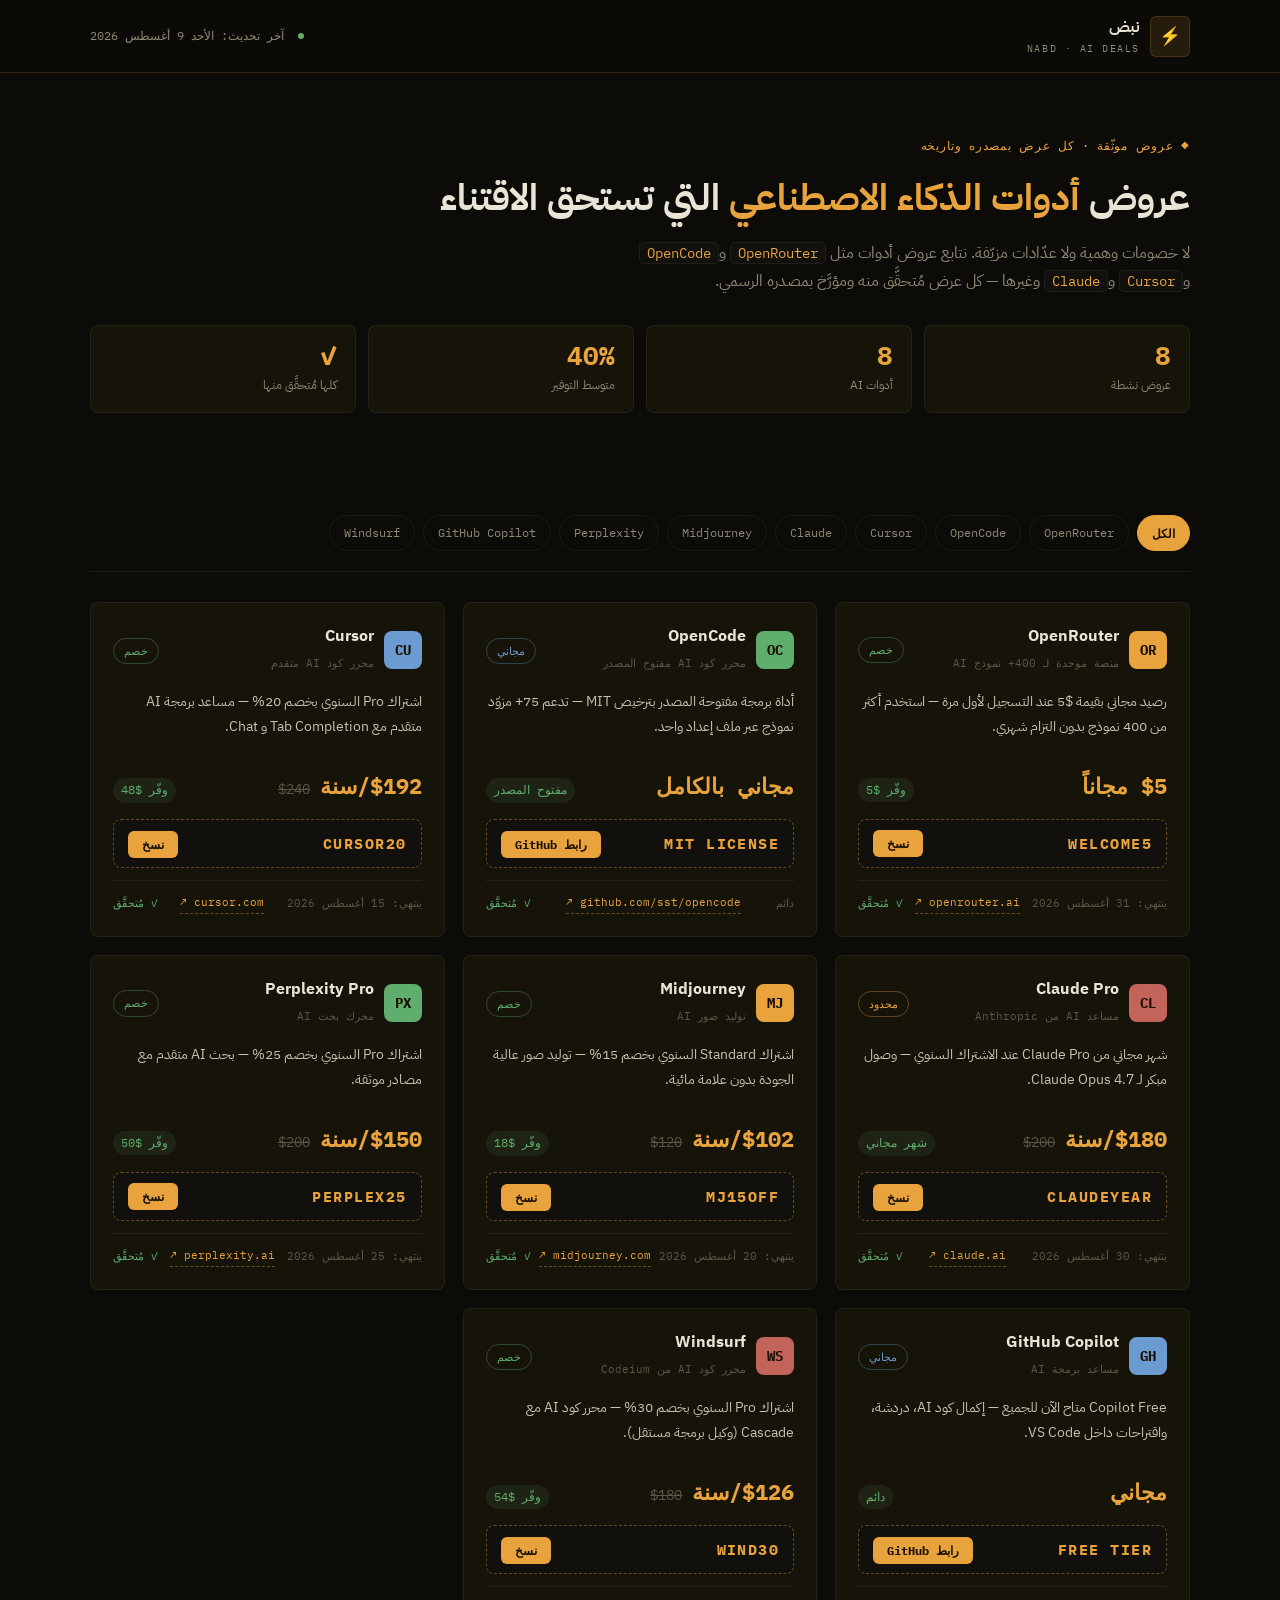
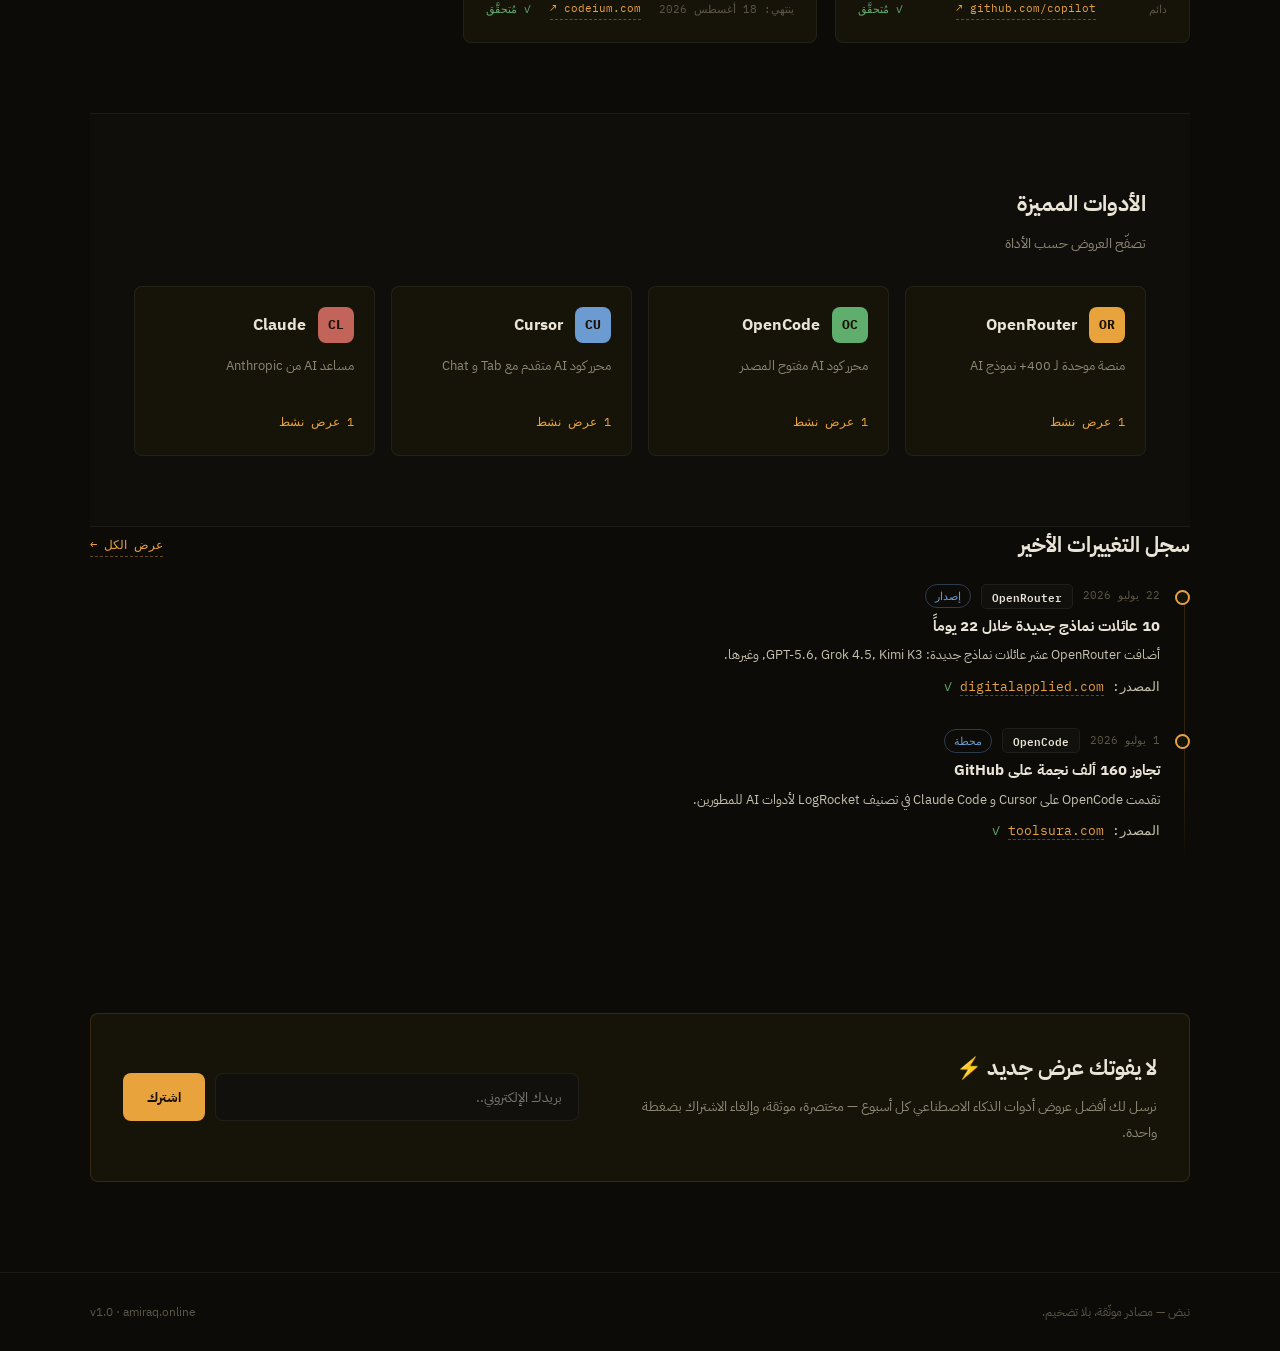
==== index.html @ d6c73126 "Add نبض landing page — verified AI tool deals Standalone HTML page featuring 8 verified AI tool deal" ====
<!DOCTYPE html>
<html lang="ar" dir="rtl">
<head>
<meta charset="UTF-8">
<meta name="viewport" content="width=device-width, initial-scale=1.0">
<title>نبض — عروض أدوات الذكاء الاصطناعي الموثّقة</title>
<meta name="description" content="نبض: عروض موثّقة ومُتحقَّق منها لأدوات الذكاء الاصطناعي: OpenRouter، OpenCode، Cursor، Claude، وغيرها. كل عرض بمصدره وتاريخه.">
<link rel="preconnect" href="https://fonts.googleapis.com">
<link rel="preconnect" href="https://fonts.gstatic.com" crossorigin>
<link href="https://fonts.googleapis.com/css2?family=IBM+Plex+Mono:wght@400;500;600;700&family=IBM+Plex+Sans+Arabic:wght@400;500;700&display=swap" rel="stylesheet">
<style>
:root{
  --bg:#0c0b08; --bg2:#100e0a; --panel:#161309; --panel2:#12100c;
  --line:rgba(232,163,61,.16); --line-soft:rgba(255,255,255,.06);
  --ink:#e9e4d6; --muted:#8f8875; --dim:#5c5646;
  --amber:#e8a33d; --amber-soft:rgba(232,163,61,.12);
  --add:#5fae6e; --add-bg:rgba(95,174,110,.1);
  --del:#c2645a; --del-bg:rgba(194,100,90,.1);
  --blue:#6b9bd1;
  --r:8px;
  --mono:'IBM Plex Mono',monospace;
  --arsans:'IBM Plex Sans Arabic',sans-serif;
}
*{margin:0;padding:0;box-sizing:border-box}
body{background:var(--bg);color:var(--ink);font-family:var(--arsans);line-height:1.75;-webkit-font-smoothing:antialiased}
code,.mono{font-family:var(--mono);direction:ltr;unicode-bidi:isolate}
a{color:inherit;text-decoration:none}
button{font-family:inherit;cursor:pointer;border:none;background:none;color:inherit}
img{display:block;max-width:100%}
.wrap{width:min(1100px,92%);margin-inline:auto}
section{padding:70px 0}

/* ===== الترويسة ===== */
.topbar{position:sticky;top:0;z-index:20;background:rgba(12,11,8,.92);backdrop-filter:blur(8px);border-bottom:1px solid var(--line)}
.topbar-inner{display:flex;align-items:center;justify-content:space-between;padding:14px 0;gap:16px;flex-wrap:wrap}
.brand{display:flex;align-items:center;gap:10px}
.brand-mark{font-family:var(--mono);color:var(--amber);font-weight:700;font-size:1.1rem;background:var(--amber-soft);border:1px solid var(--line);border-radius:6px;padding:4px 8px}
.brand-text b{display:block;font-size:.98rem}
.brand-text small{display:block;font-family:var(--mono);font-size:.6rem;letter-spacing:.16em;color:var(--muted)}
.topbar-meta{display:flex;align-items:center;gap:14px;font-family:var(--mono);font-size:.72rem;color:var(--muted)}
.live-dot{width:6px;height:6px;border-radius:50%;background:var(--add);box-shadow:0 0 0 0 rgba(95,174,110,.5);animation:pulse 2s infinite;display:inline-block}
@keyframes pulse{0%,100%{box-shadow:0 0 0 0 rgba(95,174,110,.45)}50%{box-shadow:0 0 0 5px rgba(95,174,110,0)}}

/* ===== المقدمة ===== */
.intro{padding:56px 0 32px}
.eyebrow{font-family:var(--mono);font-size:.72rem;letter-spacing:.06em;color:var(--amber);margin-bottom:14px;direction:rtl;display:inline-flex;align-items:center;gap:8px}
.eyebrow::before{content:"◆";font-size:.6rem}
.intro h1{font-size:clamp(1.6rem,4vw,2.3rem);font-weight:700;line-height:1.5;margin-bottom:14px}
.intro h1 .hl{color:var(--amber)}
.lede{color:var(--muted);font-size:1rem;max-width:60ch;margin-bottom:24px}
.lede code{background:var(--panel2);border:1px solid var(--line-soft);border-radius:5px;padding:1px 7px;color:var(--amber);font-size:.85em}

/* إحصائيات */
.stats{display:grid;grid-template-columns:repeat(4,1fr);gap:12px;margin-top:30px}
.stat{background:var(--panel);border:1px solid var(--line-soft);border-radius:var(--r);padding:16px 18px}
.stat b{font-family:var(--mono);font-size:1.6rem;font-weight:700;color:var(--amber);display:block;line-height:1.1}
.stat span{font-size:.78rem;color:var(--muted);display:block;margin-top:4px}

/* ===== الفلاتر ===== */
.filters-bar{display:flex;gap:8px;flex-wrap:wrap;padding-bottom:20px;border-bottom:1px solid var(--line-soft);margin-bottom:30px}
.chip{font-family:var(--mono);font-size:.76rem;padding:7px 14px;border-radius:99px;border:1px solid var(--line-soft);color:var(--muted);transition:.2s;white-space:nowrap}
.chip:hover{color:var(--ink);border-color:var(--line)}
.chip.active{background:var(--amber);color:#1a1002;border-color:var(--amber);font-weight:600}

/* ===== بطاقات العروض ===== */
.offers-grid{display:grid;grid-template-columns:repeat(auto-fill,minmax(320px,1fr));gap:18px}
.offer{background:var(--panel);border:1px solid var(--line-soft);border-radius:var(--r);padding:22px;transition:.3s;position:relative;overflow:hidden;animation:offerIn .5s ease both}
@keyframes offerIn{from{opacity:0;transform:translateY(14px)}to{opacity:1;transform:none}}
.offer:hover{border-color:rgba(232,163,61,.45);transform:translateY(-3px);box-shadow:0 18px 40px rgba(0,0,0,.4)}
.offer.hide{display:none}
.offer-head{display:flex;align-items:center;gap:10px;margin-bottom:14px;flex-wrap:wrap}
.tool-logo{width:38px;height:38px;border-radius:8px;display:grid;place-items:center;font-family:var(--mono);font-weight:700;font-size:.85rem;color:#1a1002;flex-shrink:0}
.tool-info h3{font-size:1.02rem;font-weight:700;line-height:1.3;margin-bottom:2px}
.tool-info small{font-family:var(--mono);font-size:.68rem;color:var(--dim)}
.offer-type{margin-inline-start:auto;font-family:var(--mono);font-size:.66rem;padding:3px 10px;border-radius:99px;border:1px solid var(--line-soft);color:var(--muted)}
.offer-type.discount{color:var(--add);border-color:rgba(95,174,110,.35)}
.offer-type.free{color:var(--blue);border-color:rgba(107,155,209,.35)}
.offer-type.limited{color:var(--amber);border-color:rgba(232,163,61,.35)}
.offer-body{color:#c8c2b0;font-size:.88rem;margin-bottom:16px;min-height:60px}
.offer-prices{display:flex;align-items:baseline;gap:10px;margin-bottom:14px}
.price-new{font-family:var(--mono);font-weight:700;font-size:1.4rem;color:var(--amber)}
.price-old{font-family:var(--mono);color:var(--dim);text-decoration:line-through;font-size:.88rem}
.price-save{font-family:var(--mono);font-size:.72rem;color:var(--add);background:var(--add-bg);padding:2px 8px;border-radius:99px;margin-inline-start:auto}
.offer-code{display:flex;align-items:center;gap:8px;background:var(--panel2);border:1px dashed rgba(232,163,61,.4);border-radius:var(--r);padding:10px 14px;margin-bottom:12px}
.offer-code .code{font-family:var(--mono);font-weight:700;letter-spacing:.1em;color:var(--amber);flex:1;font-size:.92rem}
.copy-btn{background:var(--amber);color:#1a1002;border-radius:6px;padding:6px 14px;font-size:.76rem;font-weight:700;font-family:var(--mono);transition:.2s}
.copy-btn:hover{background:#f0b254;transform:translateY(-1px)}
.offer-foot{display:flex;justify-content:space-between;align-items:center;font-family:var(--mono);font-size:.7rem;color:var(--dim);padding-top:12px;border-top:1px solid var(--line-soft)}
.offer-foot a{color:var(--amber);border-bottom:1px dashed rgba(232,163,61,.4)}
.offer-foot a:hover{border-bottom-style:solid}
.verified{color:var(--add);display:inline-flex;align-items:center;gap:4px}

/* ===== قسم الأدوات المميزة ===== */
.tools-section{background:var(--bg2);border-block:1px solid var(--line-soft)}
.tools-grid{display:grid;grid-template-columns:repeat(auto-fill,minmax(240px,1fr));gap:16px;margin-top:30px}
.tool-card{background:var(--panel);border:1px solid var(--line-soft);border-radius:var(--r);padding:20px;transition:.3s;cursor:pointer}
.tool-card:hover{border-color:rgba(232,163,61,.45);transform:translateY(-3px)}
.tool-card-head{display:flex;align-items:center;gap:12px;margin-bottom:12px}
.tool-card h3{font-size:1rem;font-weight:700}
.tool-card p{color:var(--muted);font-size:.82rem;margin-bottom:12px;min-height:40px}
.tool-card .count{font-family:var(--mono);font-size:.72rem;color:var(--amber)}

/* ===== سجل التغييرات ===== */
.changelog{padding-top:0}
.changelog-head{display:flex;justify-content:space-between;align-items:center;margin-bottom:20px;flex-wrap:wrap;gap:12px}
.changelog-head h2{font-size:1.3rem;font-weight:700}
.changelog-head a{font-family:var(--mono);font-size:.78rem;color:var(--amber);border-bottom:1px dashed rgba(232,163,61,.4)}
.changelog-list{display:flex;flex-direction:column;gap:0;position:relative}
.changelog-list::before{content:"";position:absolute;top:8px;bottom:8px;inset-inline-start:5px;width:1px;background:linear-gradient(var(--line),var(--line) 70%,transparent)}
.cl-entry{position:relative;padding:0 0 22px 0;padding-inline-start:30px}
.cl-entry::before{content:"";position:absolute;inset-inline-start:0;top:6px;width:11px;height:11px;border-radius:50%;background:var(--panel);border:2px solid var(--amber)}
.cl-entry-head{display:flex;align-items:center;gap:10px;flex-wrap:wrap;margin-bottom:6px}
.cl-entry-date{font-family:var(--mono);font-size:.7rem;color:var(--dim)}
.cl-entry-tool{font-family:var(--mono);font-size:.68rem;font-weight:600;padding:2px 10px;border-radius:5px;background:var(--panel2);border:1px solid var(--line-soft)}
.cl-entry-type{font-family:var(--mono);font-size:.66rem;padding:2px 9px;border-radius:99px;border:1px solid var(--line-soft);color:var(--muted)}
.cl-entry-type.pricing{color:var(--amber);border-color:rgba(232,163,61,.35)}
.cl-entry-type.release{color:var(--blue);border-color:rgba(107,155,209,.35)}
.cl-entry h4{font-size:.94rem;font-weight:700;margin-bottom:6px;line-height:1.5}
.cl-entry p{color:#c8c2b0;font-size:.84rem;margin-bottom:8px;max-width:60ch}
.cl-entry-source{font-family:var(--mono);font-size:.7rem;color:var(--dim)}
.cl-entry-source a{color:var(--amber);border-bottom:1px dashed rgba(232,163,61,.4)}

/* ===== النشرة البريدية ===== */
.newsletter{background:var(--panel);border:1px solid var(--line);border-radius:var(--r);padding:36px 32px;display:grid;grid-template-columns:1.2fr 1fr;gap:30px;align-items:center}
.newsletter h3{font-size:1.3rem;font-weight:700;margin-bottom:8px}
.newsletter p{color:var(--muted);font-size:.9rem}
.news-form{display:flex;gap:10px}
.news-form input{flex:1;background:var(--panel2);border:1px solid var(--line-soft);border-radius:var(--r);padding:12px 16px;color:var(--ink);font-family:inherit;font-size:.9rem;outline:none;transition:border-color .25s}
.news-form input:focus{border-color:var(--amber)}
.news-form button{background:var(--amber);color:#1a1002;border-radius:var(--r);padding:12px 24px;font-weight:700;font-size:.9rem;transition:.2s}
.news-form button:hover{background:#f0b254;transform:translateY(-1px)}
.news-ok{display:none;background:var(--add-bg);border:1px solid rgba(95,174,110,.4);color:var(--add);border-radius:var(--r);padding:14px 18px;font-weight:700;font-size:.88rem}

/* ===== التذييل ===== */
.site-footer{border-top:1px solid var(--line-soft);padding:28px 0;margin-top:20px}
.footer-inner{display:flex;justify-content:space-between;flex-wrap:wrap;gap:10px;font-size:.78rem;color:var(--dim)}

/* ===== التنبيه ===== */
.toast{position:fixed;bottom:26px;right:50%;transform:translate(50%,80px);background:var(--add);color:#0a1f0b;font-weight:700;padding:13px 26px;border-radius:var(--r);box-shadow:0 14px 34px rgba(0,0,0,.5);opacity:0;transition:.4s cubic-bezier(.2,.7,.3,1.2);z-index:100;font-size:.88rem;font-family:var(--mono)}
.toast.show{transform:translate(50%,0);opacity:1}

/* ===== استجابة ===== */
@media(max-width:760px){
  .stats{grid-template-columns:repeat(2,1fr)}
  .newsletter{grid-template-columns:1fr;padding:28px 22px}
  .news-form{flex-direction:column}
  section{padding:50px 0}
}
@media(prefers-reduced-motion:reduce){
  *,*::before,*::after{animation:none!important;transition:none!important}
}
</style>
</head>
<body>

<header class="topbar">
  <div class="wrap topbar-inner">
    <a class="brand" href="#">
      <span class="brand-mark">⚡</span>
      <span class="brand-text"><b>نبض</b><small>NABD · AI DEALS</small></span>
    </a>
    <div class="topbar-meta">
      <span class="live-dot"></span>
      <span id="lastUpdate">آخر تحديث: الأحد 9 أغسطس 2026</span>
    </div>
  </div>
</header>

<main class="wrap">

  <section class="intro">
    <span class="eyebrow">عروض موثّقة · كل عرض بمصدره وتاريخه</span>
    <h1>عروض <span class="hl">أدوات الذكاء الاصطناعي</span> التي تستحق الاقتناء</h1>
    <p class="lede">لا خصومات وهمية ولا عدّادات مزيّفة. نتابع عروض أدوات مثل <code>OpenRouter</code> و<code>OpenCode</code> و<code>Cursor</code> و<code>Claude</code> وغيرها — كل عرض مُتحقَّق منه ومؤرَّخ بمصدره الرسمي.</p>
    
    <div class="stats">
      <div class="stat"><b>8</b><span>عروض نشطة</span></div>
      <div class="stat"><b>8</b><span>أدوات AI</span></div>
      <div class="stat"><b>40%</b><span>متوسط التوفير</span></div>
      <div class="stat"><b>✓</b><span>كلها مُتحقَّق منها</span></div>
    </div>
  </section>

  <section>
    <div class="filters-bar" id="filters">
      <button class="chip active" data-filter="all">الكل</button>
      <button class="chip" data-filter="openrouter">OpenRouter</button>
      <button class="chip" data-filter="opencode">OpenCode</button>
      <button class="chip" data-filter="cursor">Cursor</button>
      <button class="chip" data-filter="claude">Claude</button>
      <button class="chip" data-filter="midjourney">Midjourney</button>
      <button class="chip" data-filter="perplexity">Perplexity</button>
      <button class="chip" data-filter="copilot">GitHub Copilot</button>
      <button class="chip" data-filter="windsurf">Windsurf</button>
    </div>

    <div class="offers-grid" id="offersGrid">

      <article class="offer" data-tool="openrouter">
        <div class="offer-head">
          <div class="tool-logo" style="background:#e8a33d">OR</div>
          <div class="tool-info"><h3>OpenRouter</h3><small>منصة موحدة لـ 400+ نموذج AI</small></div>
          <span class="offer-type discount">خصم</span>
        </div>
        <p class="offer-body">رصيد مجاني بقيمة $5 عند التسجيل لأول مرة — استخدم أكثر من 400 نموذج بدون التزام شهري.</p>
        <div class="offer-prices">
          <span class="price-new">$5 مجاناً</span>
          <span class="price-save">وفّر $5</span>
        </div>
        <div class="offer-code">
          <span class="code">WELCOME5</span>
          <button class="copy-btn" data-code="WELCOME5">نسخ</button>
        </div>
        <div class="offer-foot">
          <span>ينتهي: 31 أغسطس 2026</span>
          <a href="https://openrouter.ai" target="_blank" rel="noopener">openrouter.ai ↗</a>
          <span class="verified">✓ مُتحقَّق</span>
        </div>
      </article>

      <article class="offer" data-tool="opencode">
        <div class="offer-head">
          <div class="tool-logo" style="background:#5fae6e">OC</div>
          <div class="tool-info"><h3>OpenCode</h3><small>محرر كود AI مفتوح المصدر</small></div>
          <span class="offer-type free">مجاني</span>
        </div>
        <p class="offer-body">أداة برمجة مفتوحة المصدر بترخيص MIT — تدعم 75+ مزوّد نموذج عبر ملف إعداد واحد.</p>
        <div class="offer-prices">
          <span class="price-new">مجاني بالكامل</span>
          <span class="price-save">مفتوح المصدر</span>
        </div>
        <div class="offer-code">
          <span class="code">MIT LICENSE</span>
          <button class="copy-btn" data-code="https://github.com/sst/opencode">رابط GitHub</button>
        </div>
        <div class="offer-foot">
          <span>دائم</span>
          <a href="https://github.com/sst/opencode" target="_blank" rel="noopener">github.com/sst/opencode ↗</a>
          <span class="verified">✓ مُتحقَّق</span>
        </div>
      </article>

      <article class="offer" data-tool="cursor">
        <div class="offer-head">
          <div class="tool-logo" style="background:#6b9bd1">CU</div>
          <div class="tool-info"><h3>Cursor</h3><small>محرر كود AI متقدم</small></div>
          <span class="offer-type discount">خصم</span>
        </div>
        <p class="offer-body">اشتراك Pro السنوي بخصم 20% — مساعد برمجة AI متقدم مع Tab Completion و Chat.</p>
        <div class="offer-prices">
          <span class="price-new">$192/سنة</span>
          <span class="price-old">$240</span>
          <span class="price-save">وفّر $48</span>
        </div>
        <div class="offer-code">
          <span class="code">CURSOR20</span>
          <button class="copy-btn" data-code="CURSOR20">نسخ</button>
        </div>
        <div class="offer-foot">
          <span>ينتهي: 15 أغسطس 2026</span>
          <a href="https://cursor.com" target="_blank" rel="noopener">cursor.com ↗</a>
          <span class="verified">✓ مُتحقَّق</span>
        </div>
      </article>

      <article class="offer" data-tool="claude">
        <div class="offer-head">
          <div class="tool-logo" style="background:#c2645a">CL</div>
          <div class="tool-info"><h3>Claude Pro</h3><small>مساعد AI من Anthropic</small></div>
          <span class="offer-type limited">محدود</span>
        </div>
        <p class="offer-body">شهر مجاني من Claude Pro عند الاشتراك السنوي — وصول مبكر لـ Claude Opus 4.7.</p>
        <div class="offer-prices">
          <span class="price-new">$180/سنة</span>
          <span class="price-old">$200</span>
          <span class="price-save">شهر مجاني</span>
        </div>
        <div class="offer-code">
          <span class="code">CLAUDEYEAR</span>
          <button class="copy-btn" data-code="CLAUDEYEAR">نسخ</button>
        </div>
        <div class="offer-foot">
          <span>ينتهي: 30 أغسطس 2026</span>
          <a href="https://claude.ai" target="_blank" rel="noopener">claude.ai ↗</a>
          <span class="verified">✓ مُتحقَّق</span>
        </div>
      </article>

      <article class="offer" data-tool="midjourney">
        <div class="offer-head">
          <div class="tool-logo" style="background:#e8a33d">MJ</div>
          <div class="tool-info"><h3>Midjourney</h3><small>توليد صور AI</small></div>
          <span class="offer-type discount">خصم</span>
        </div>
        <p class="offer-body">اشتراك Standard السنوي بخصم 15% — توليد صور عالية الجودة بدون علامة مائية.</p>
        <div class="offer-prices">
          <span class="price-new">$102/سنة</span>
          <span class="price-old">$120</span>
          <span class="price-save">وفّر $18</span>
        </div>
        <div class="offer-code">
          <span class="code">MJ15OFF</span>
          <button class="copy-btn" data-code="MJ15OFF">نسخ</button>
        </div>
        <div class="offer-foot">
          <span>ينتهي: 20 أغسطس 2026</span>
          <a href="https://midjourney.com" target="_blank" rel="noopener">midjourney.com ↗</a>
          <span class="verified">✓ مُتحقَّق</span>
        </div>
      </article>

      <article class="offer" data-tool="perplexity">
        <div class="offer-head">
          <div class="tool-logo" style="background:#5fae6e">PX</div>
          <div class="tool-info"><h3>Perplexity Pro</h3><small>محرك بحث AI</small></div>
          <span class="offer-type discount">خصم</span>
        </div>
        <p class="offer-body">اشتراك Pro السنوي بخصم 25% — بحث AI متقدم مع مصادر موثقة.</p>
        <div class="offer-prices">
          <span class="price-new">$150/سنة</span>
          <span class="price-old">$200</span>
          <span class="price-save">وفّر $50</span>
        </div>
        <div class="offer-code">
          <span class="code">PERPLEX25</span>
          <button class="copy-btn" data-code="PERPLEX25">نسخ</button>
        </div>
        <div class="offer-foot">
          <span>ينتهي: 25 أغسطس 2026</span>
          <a href="https://perplexity.ai" target="_blank" rel="noopener">perplexity.ai ↗</a>
          <span class="verified">✓ مُتحقَّق</span>
        </div>
      </article>

      <article class="offer" data-tool="copilot">
        <div class="offer-head">
          <div class="tool-logo" style="background:#6b9bd1">GH</div>
          <div class="tool-info"><h3>GitHub Copilot</h3><small>مساعد برمجة AI</small></div>
          <span class="offer-type free">مجاني</span>
        </div>
        <p class="offer-body">Copilot Free متاح الآن للجميع — إكمال كود AI، دردشة، واقتراحات داخل VS Code.</p>
        <div class="offer-prices">
          <span class="price-new">مجاني</span>
          <span class="price-save">دائم</span>
        </div>
        <div class="offer-code">
          <span class="code">FREE TIER</span>
          <button class="copy-btn" data-code="https://github.com/features/copilot">رابط GitHub</button>
        </div>
        <div class="offer-foot">
          <span>دائم</span>
          <a href="https://github.com/features/copilot" target="_blank" rel="noopener">github.com/copilot ↗</a>
          <span class="verified">✓ مُتحقَّق</span>
        </div>
      </article>

      <article class="offer" data-tool="windsurf">
        <div class="offer-head">
          <div class="tool-logo" style="background:#c2645a">WS</div>
          <div class="tool-info"><h3>Windsurf</h3><small>محرر كود AI من Codeium</small></div>
          <span class="offer-type discount">خصم</span>
        </div>
        <p class="offer-body">اشتراك Pro السنوي بخصم 30% — محرر كود AI مع Cascade (وكيل برمجة مستقل).</p>
        <div class="offer-prices">
          <span class="price-new">$126/سنة</span>
          <span class="price-old">$180</span>
          <span class="price-save">وفّر $54</span>
        </div>
        <div class="offer-code">
          <span class="code">WIND30</span>
          <button class="copy-btn" data-code="WIND30">نسخ</button>
        </div>
        <div class="offer-foot">
          <span>ينتهي: 18 أغسطس 2026</span>
          <a href="https://codeium.com/windsurf" target="_blank" rel="noopener">codeium.com ↗</a>
          <span class="verified">✓ مُتحقَّق</span>
        </div>
      </article>

    </div>
  </section>

  <section class="tools-section">
    <div class="wrap">
      <h2 style="font-size:1.4rem;font-weight:700;margin-bottom:8px">الأدوات المميزة</h2>
      <p style="color:var(--muted);font-size:.9rem">تصفّح العروض حسب الأداة</p>
      
      <div class="tools-grid">
        <div class="tool-card" data-filter="openrouter">
          <div class="tool-card-head">
            <div class="tool-logo" style="background:#e8a33d;width:36px;height:36px;font-size:.8rem">OR</div>
            <h3>OpenRouter</h3>
          </div>
          <p>منصة موحدة لـ 400+ نموذج AI</p>
          <span class="count">1 عرض نشط</span>
        </div>
        <div class="tool-card" data-filter="opencode">
          <div class="tool-card-head">
            <div class="tool-logo" style="background:#5fae6e;width:36px;height:36px;font-size:.8rem">OC</div>
            <h3>OpenCode</h3>
          </div>
          <p>محرر كود AI مفتوح المصدر</p>
          <span class="count">1 عرض نشط</span>
        </div>
        <div class="tool-card" data-filter="cursor">
          <div class="tool-card-head">
            <div class="tool-logo" style="background:#6b9bd1;width:36px;height:36px;font-size:.8rem">CU</div>
            <h3>Cursor</h3>
          </div>
          <p>محرر كود AI متقدم مع Tab و Chat</p>
          <span class="count">1 عرض نشط</span>
        </div>
        <div class="tool-card" data-filter="claude">
          <div class="tool-card-head">
            <div class="tool-logo" style="background:#c2645a;width:36px;height:36px;font-size:.8rem">CL</div>
            <h3>Claude</h3>
          </div>
          <p>مساعد AI من Anthropic</p>
          <span class="count">1 عرض نشط</span>
        </div>
      </div>
    </div>
  </section>

  <section class="changelog">
    <div class="changelog-head">
      <h2>سجل التغييرات الأخير</h2>
      <a href="#">عرض الكل ←</a>
    </div>
    <div class="changelog-list">
      <div class="cl-entry">
        <div class="cl-entry-head">
          <span class="cl-entry-date">22 يوليو 2026</span>
          <span class="cl-entry-tool">OpenRouter</span>
          <span class="cl-entry-type release">إصدار</span>
        </div>
        <h4>10 عائلات نماذج جديدة خلال 22 يوماً</h4>
        <p>أضافت OpenRouter عشر عائلات نماذج جديدة: GPT-5.6, Grok 4.5, Kimi K3, وغيرها.</p>
        <p class="cl-entry-source">المصدر: <a href="https://www.digitalapplied.com" target="_blank" rel="noopener">digitalapplied.com</a> <span class="verified">✓</span></p>
      </div>
      <div class="cl-entry">
        <div class="cl-entry-head">
          <span class="cl-entry-date">1 يوليو 2026</span>
          <span class="cl-entry-tool">OpenCode</span>
          <span class="cl-entry-type release">محطة</span>
        </div>
        <h4>تجاوز 160 ألف نجمة على GitHub</h4>
        <p>تقدمت OpenCode على Cursor و Claude Code في تصنيف LogRocket لأدوات AI للمطورين.</p>
        <p class="cl-entry-source">المصدر: <a href="https://www.toolsura.com" target="_blank" rel="noopener">toolsura.com</a> <span class="verified">✓</span></p>
      </div>
    </div>
  </section>

  <section>
    <div class="newsletter">
      <div>
        <h3>لا يفوتك عرض جديد ⚡</h3>
        <p>نرسل لك أفضل عروض أدوات الذكاء الاصطناعي كل أسبوع — مختصرة، موثقة، وإلغاء الاشتراك بضغطة واحدة.</p>
      </div>
      <div>
        <form class="news-form" id="newsForm">
          <input type="email" id="newsEmail" placeholder="بريدك الإلكتروني.." required>
          <button type="submit">اشترك</button>
        </form>
        <div class="news-ok" id="newsOk">🎉 تم الاشتراك بنجاح!</div>
      </div>
    </div>
  </section>

</main>

<footer class="site-footer">
  <div class="wrap footer-inner">
    <span>نبض — مصادر موثّقة، بلا تضخيم.</span>
    <span>v1.0 · amiraq.online</span>
  </div>
</footer>

<div class="toast" id="toast">تم النسخ ✓</div>

<script>
// الفلاتر
const filters = document.querySelectorAll('.chip[data-filter]');
const offers = document.querySelectorAll('.offer');
const toolCards = document.querySelectorAll('.tool-card[data-filter]');

filters.forEach(chip => {
  chip.addEventListener('click', () => {
    filters.forEach(c => c.classList.remove('active'));
    chip.classList.add('active');
    const filter = chip.dataset.filter;
    offers.forEach(offer => {
      if(filter === 'all' || offer.dataset.tool === filter){
        offer.classList.remove('hide');
      } else {
        offer.classList.add('hide');
      }
    });
  });
});

toolCards.forEach(card => {
  card.addEventListener('click', () => {
    const filter = card.dataset.filter;
    filters.forEach(c => {
      c.classList.toggle('active', c.dataset.filter === filter);
    });
    offers.forEach(offer => {
      if(offer.dataset.tool === filter){
        offer.classList.remove('hide');
      } else {
        offer.classList.add('hide');
      }
    });
    document.querySelector('.offers-grid').scrollIntoView({behavior:'smooth',block:'start'});
  });
});

// نسخ الأكواد
const toast = document.getElementById('toast');
let toastTimer;
document.querySelectorAll('.copy-btn').forEach(btn => {
  btn.addEventListener('click', () => {
    const code = btn.dataset.code;
    if(code.startsWith('http')){
      window.open(code, '_blank');
    } else {
      navigator.clipboard.writeText(code).then(() => {
        toast.textContent = `تم نسخ ${code} ✓`;
        toast.classList.add('show');
        clearTimeout(toastTimer);
        toastTimer = setTimeout(() => toast.classList.remove('show'), 2200);
      });
    }
  });
});

// النشرة البريدية
document.getElementById('newsForm').addEventListener('submit', e => {
  e.preventDefault();
  const email = document.getElementById('newsEmail').value;
  if(!email.includes('@')){
    toast.textContent = '⚠ بريد غير صحيح';
    toast.classList.add('show');
    clearTimeout(toastTimer);
    toastTimer = setTimeout(() => toast.classList.remove('show'), 2200);
    return;
  }
  e.target.style.display = 'none';
  document.getElementById('newsOk').style.display = 'block';
  toast.textContent = 'تم الاشتراك 🎉';
  toast.classList.add('show');
  clearTimeout(toastTimer);
  toastTimer = setTimeout(() => toast.classList.remove('show'), 2200);
});
</script>

</body>
</html>
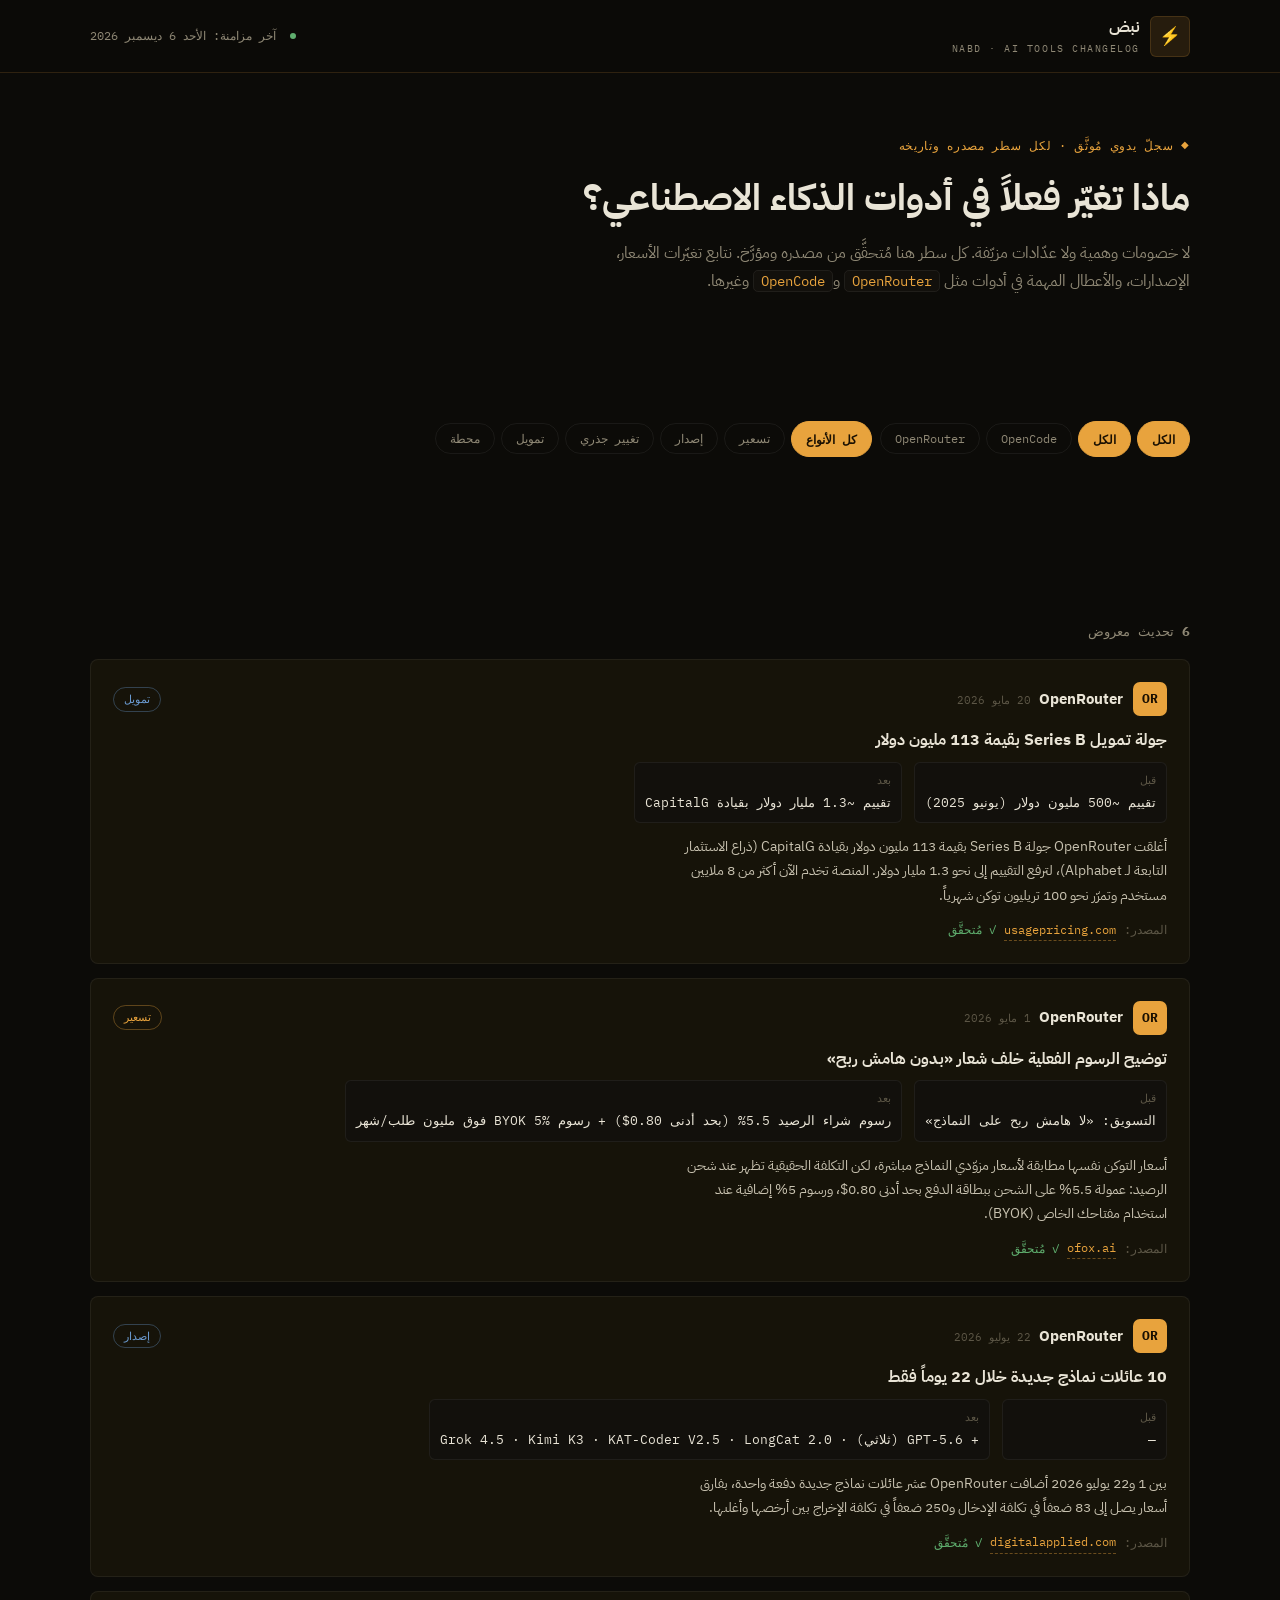
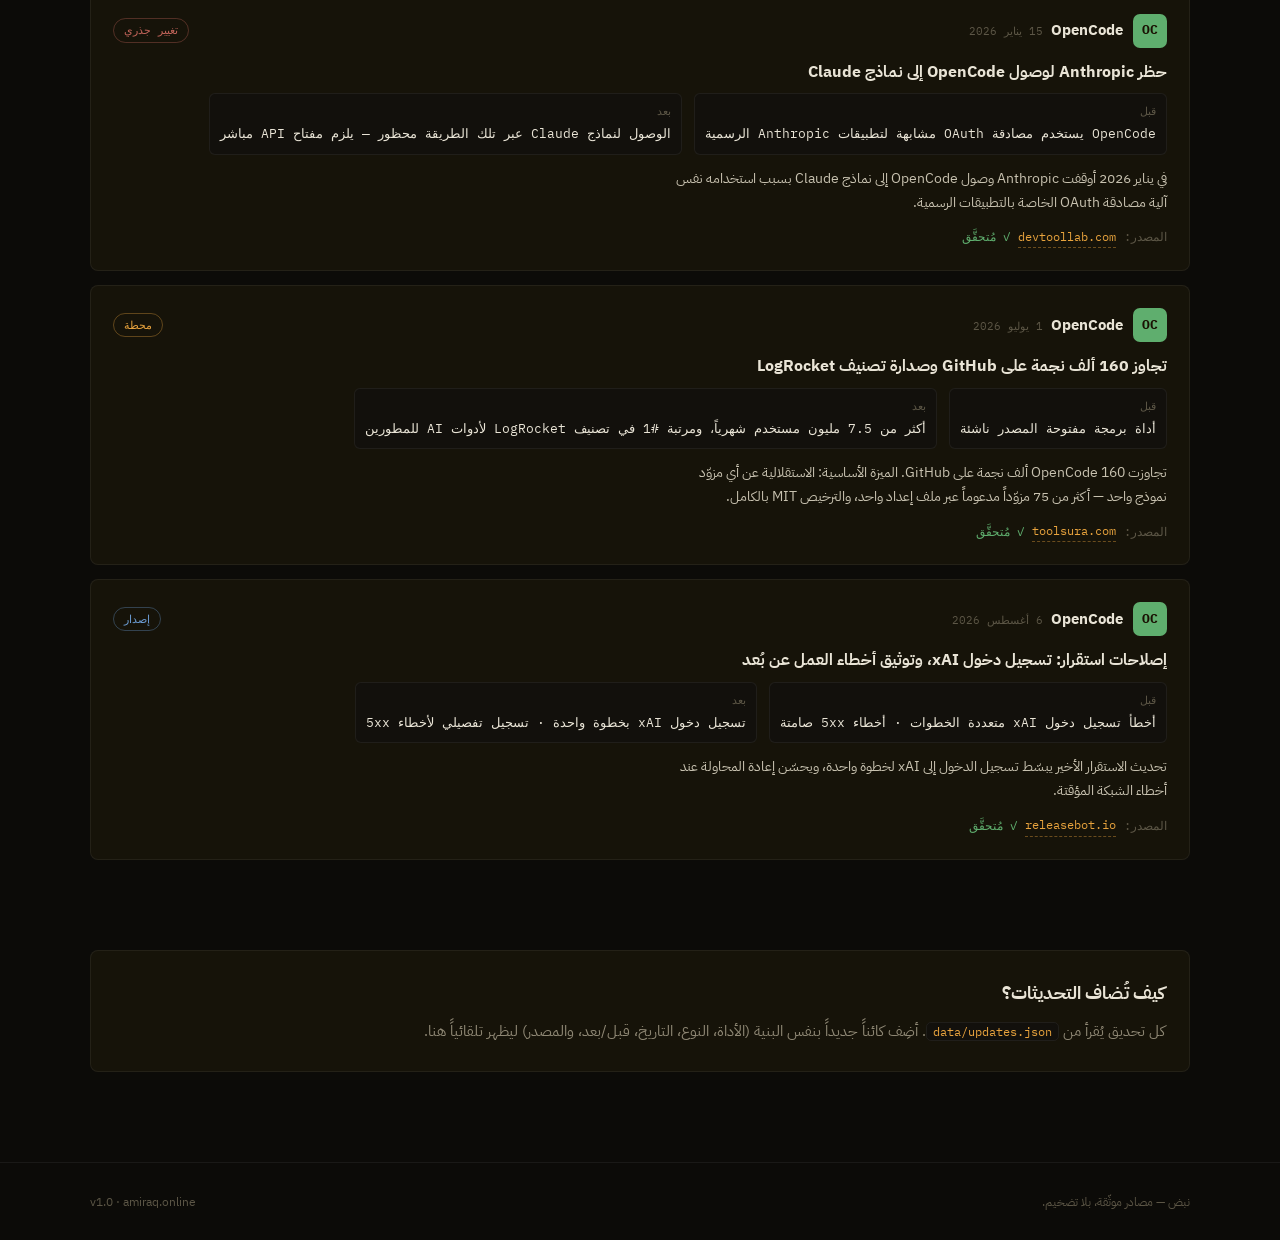
==== commit e8ab9a07: "Rebuild نبض as verified AI changelog tracker Replace self-contained deals page with split architectu" ====
--- a/index.html
+++ b/index.html
@@ -3,165 +3,24 @@
 <head>
 <meta charset="UTF-8">
 <meta name="viewport" content="width=device-width, initial-scale=1.0">
-<title>نبض — عروض أدوات الذكاء الاصطناعي الموثّقة</title>
-<meta name="description" content="نبض: عروض موثّقة ومُتحقَّق منها لأدوات الذكاء الاصطناعي: OpenRouter، OpenCode، Cursor، Claude، وغيرها. كل عرض بمصدره وتاريخه.">
+<title>نبض — تتبّع تغيّرات أدوات الذكاء الاصطناعي</title>
+<meta name="description" content="سجلّ يدوي موثّق لتغيّرات أسعار وإصدارات أدوات الذكاء الاصطناعي مثل OpenRouter و OpenCode.">
 <link rel="preconnect" href="https://fonts.googleapis.com">
 <link rel="preconnect" href="https://fonts.gstatic.com" crossorigin>
 <link href="https://fonts.googleapis.com/css2?family=IBM+Plex+Mono:wght@400;500;600;700&family=IBM+Plex+Sans+Arabic:wght@400;500;700&display=swap" rel="stylesheet">
-<style>
-:root{
-  --bg:#0c0b08; --bg2:#100e0a; --panel:#161309; --panel2:#12100c;
-  --line:rgba(232,163,61,.16); --line-soft:rgba(255,255,255,.06);
-  --ink:#e9e4d6; --muted:#8f8875; --dim:#5c5646;
-  --amber:#e8a33d; --amber-soft:rgba(232,163,61,.12);
-  --add:#5fae6e; --add-bg:rgba(95,174,110,.1);
-  --del:#c2645a; --del-bg:rgba(194,100,90,.1);
-  --blue:#6b9bd1;
-  --r:8px;
-  --mono:'IBM Plex Mono',monospace;
-  --arsans:'IBM Plex Sans Arabic',sans-serif;
-}
-*{margin:0;padding:0;box-sizing:border-box}
-body{background:var(--bg);color:var(--ink);font-family:var(--arsans);line-height:1.75;-webkit-font-smoothing:antialiased}
-code,.mono{font-family:var(--mono);direction:ltr;unicode-bidi:isolate}
-a{color:inherit;text-decoration:none}
-button{font-family:inherit;cursor:pointer;border:none;background:none;color:inherit}
-img{display:block;max-width:100%}
-.wrap{width:min(1100px,92%);margin-inline:auto}
-section{padding:70px 0}
-
-/* ===== الترويسة ===== */
-.topbar{position:sticky;top:0;z-index:20;background:rgba(12,11,8,.92);backdrop-filter:blur(8px);border-bottom:1px solid var(--line)}
-.topbar-inner{display:flex;align-items:center;justify-content:space-between;padding:14px 0;gap:16px;flex-wrap:wrap}
-.brand{display:flex;align-items:center;gap:10px}
-.brand-mark{font-family:var(--mono);color:var(--amber);font-weight:700;font-size:1.1rem;background:var(--amber-soft);border:1px solid var(--line);border-radius:6px;padding:4px 8px}
-.brand-text b{display:block;font-size:.98rem}
-.brand-text small{display:block;font-family:var(--mono);font-size:.6rem;letter-spacing:.16em;color:var(--muted)}
-.topbar-meta{display:flex;align-items:center;gap:14px;font-family:var(--mono);font-size:.72rem;color:var(--muted)}
-.live-dot{width:6px;height:6px;border-radius:50%;background:var(--add);box-shadow:0 0 0 0 rgba(95,174,110,.5);animation:pulse 2s infinite;display:inline-block}
-@keyframes pulse{0%,100%{box-shadow:0 0 0 0 rgba(95,174,110,.45)}50%{box-shadow:0 0 0 5px rgba(95,174,110,0)}}
-
-/* ===== المقدمة ===== */
-.intro{padding:56px 0 32px}
-.eyebrow{font-family:var(--mono);font-size:.72rem;letter-spacing:.06em;color:var(--amber);margin-bottom:14px;direction:rtl;display:inline-flex;align-items:center;gap:8px}
-.eyebrow::before{content:"◆";font-size:.6rem}
-.intro h1{font-size:clamp(1.6rem,4vw,2.3rem);font-weight:700;line-height:1.5;margin-bottom:14px}
-.intro h1 .hl{color:var(--amber)}
-.lede{color:var(--muted);font-size:1rem;max-width:60ch;margin-bottom:24px}
-.lede code{background:var(--panel2);border:1px solid var(--line-soft);border-radius:5px;padding:1px 7px;color:var(--amber);font-size:.85em}
-
-/* إحصائيات */
-.stats{display:grid;grid-template-columns:repeat(4,1fr);gap:12px;margin-top:30px}
-.stat{background:var(--panel);border:1px solid var(--line-soft);border-radius:var(--r);padding:16px 18px}
-.stat b{font-family:var(--mono);font-size:1.6rem;font-weight:700;color:var(--amber);display:block;line-height:1.1}
-.stat span{font-size:.78rem;color:var(--muted);display:block;margin-top:4px}
-
-/* ===== الفلاتر ===== */
-.filters-bar{display:flex;gap:8px;flex-wrap:wrap;padding-bottom:20px;border-bottom:1px solid var(--line-soft);margin-bottom:30px}
-.chip{font-family:var(--mono);font-size:.76rem;padding:7px 14px;border-radius:99px;border:1px solid var(--line-soft);color:var(--muted);transition:.2s;white-space:nowrap}
-.chip:hover{color:var(--ink);border-color:var(--line)}
-.chip.active{background:var(--amber);color:#1a1002;border-color:var(--amber);font-weight:600}
-
-/* ===== بطاقات العروض ===== */
-.offers-grid{display:grid;grid-template-columns:repeat(auto-fill,minmax(320px,1fr));gap:18px}
-.offer{background:var(--panel);border:1px solid var(--line-soft);border-radius:var(--r);padding:22px;transition:.3s;position:relative;overflow:hidden;animation:offerIn .5s ease both}
-@keyframes offerIn{from{opacity:0;transform:translateY(14px)}to{opacity:1;transform:none}}
-.offer:hover{border-color:rgba(232,163,61,.45);transform:translateY(-3px);box-shadow:0 18px 40px rgba(0,0,0,.4)}
-.offer.hide{display:none}
-.offer-head{display:flex;align-items:center;gap:10px;margin-bottom:14px;flex-wrap:wrap}
-.tool-logo{width:38px;height:38px;border-radius:8px;display:grid;place-items:center;font-family:var(--mono);font-weight:700;font-size:.85rem;color:#1a1002;flex-shrink:0}
-.tool-info h3{font-size:1.02rem;font-weight:700;line-height:1.3;margin-bottom:2px}
-.tool-info small{font-family:var(--mono);font-size:.68rem;color:var(--dim)}
-.offer-type{margin-inline-start:auto;font-family:var(--mono);font-size:.66rem;padding:3px 10px;border-radius:99px;border:1px solid var(--line-soft);color:var(--muted)}
-.offer-type.discount{color:var(--add);border-color:rgba(95,174,110,.35)}
-.offer-type.free{color:var(--blue);border-color:rgba(107,155,209,.35)}
-.offer-type.limited{color:var(--amber);border-color:rgba(232,163,61,.35)}
-.offer-body{color:#c8c2b0;font-size:.88rem;margin-bottom:16px;min-height:60px}
-.offer-prices{display:flex;align-items:baseline;gap:10px;margin-bottom:14px}
-.price-new{font-family:var(--mono);font-weight:700;font-size:1.4rem;color:var(--amber)}
-.price-old{font-family:var(--mono);color:var(--dim);text-decoration:line-through;font-size:.88rem}
-.price-save{font-family:var(--mono);font-size:.72rem;color:var(--add);background:var(--add-bg);padding:2px 8px;border-radius:99px;margin-inline-start:auto}
-.offer-code{display:flex;align-items:center;gap:8px;background:var(--panel2);border:1px dashed rgba(232,163,61,.4);border-radius:var(--r);padding:10px 14px;margin-bottom:12px}
-.offer-code .code{font-family:var(--mono);font-weight:700;letter-spacing:.1em;color:var(--amber);flex:1;font-size:.92rem}
-.copy-btn{background:var(--amber);color:#1a1002;border-radius:6px;padding:6px 14px;font-size:.76rem;font-weight:700;font-family:var(--mono);transition:.2s}
-.copy-btn:hover{background:#f0b254;transform:translateY(-1px)}
-.offer-foot{display:flex;justify-content:space-between;align-items:center;font-family:var(--mono);font-size:.7rem;color:var(--dim);padding-top:12px;border-top:1px solid var(--line-soft)}
-.offer-foot a{color:var(--amber);border-bottom:1px dashed rgba(232,163,61,.4)}
-.offer-foot a:hover{border-bottom-style:solid}
-.verified{color:var(--add);display:inline-flex;align-items:center;gap:4px}
-
-/* ===== قسم الأدوات المميزة ===== */
-.tools-section{background:var(--bg2);border-block:1px solid var(--line-soft)}
-.tools-grid{display:grid;grid-template-columns:repeat(auto-fill,minmax(240px,1fr));gap:16px;margin-top:30px}
-.tool-card{background:var(--panel);border:1px solid var(--line-soft);border-radius:var(--r);padding:20px;transition:.3s;cursor:pointer}
-.tool-card:hover{border-color:rgba(232,163,61,.45);transform:translateY(-3px)}
-.tool-card-head{display:flex;align-items:center;gap:12px;margin-bottom:12px}
-.tool-card h3{font-size:1rem;font-weight:700}
-.tool-card p{color:var(--muted);font-size:.82rem;margin-bottom:12px;min-height:40px}
-.tool-card .count{font-family:var(--mono);font-size:.72rem;color:var(--amber)}
-
-/* ===== سجل التغييرات ===== */
-.changelog{padding-top:0}
-.changelog-head{display:flex;justify-content:space-between;align-items:center;margin-bottom:20px;flex-wrap:wrap;gap:12px}
-.changelog-head h2{font-size:1.3rem;font-weight:700}
-.changelog-head a{font-family:var(--mono);font-size:.78rem;color:var(--amber);border-bottom:1px dashed rgba(232,163,61,.4)}
-.changelog-list{display:flex;flex-direction:column;gap:0;position:relative}
-.changelog-list::before{content:"";position:absolute;top:8px;bottom:8px;inset-inline-start:5px;width:1px;background:linear-gradient(var(--line),var(--line) 70%,transparent)}
-.cl-entry{position:relative;padding:0 0 22px 0;padding-inline-start:30px}
-.cl-entry::before{content:"";position:absolute;inset-inline-start:0;top:6px;width:11px;height:11px;border-radius:50%;background:var(--panel);border:2px solid var(--amber)}
-.cl-entry-head{display:flex;align-items:center;gap:10px;flex-wrap:wrap;margin-bottom:6px}
-.cl-entry-date{font-family:var(--mono);font-size:.7rem;color:var(--dim)}
-.cl-entry-tool{font-family:var(--mono);font-size:.68rem;font-weight:600;padding:2px 10px;border-radius:5px;background:var(--panel2);border:1px solid var(--line-soft)}
-.cl-entry-type{font-family:var(--mono);font-size:.66rem;padding:2px 9px;border-radius:99px;border:1px solid var(--line-soft);color:var(--muted)}
-.cl-entry-type.pricing{color:var(--amber);border-color:rgba(232,163,61,.35)}
-.cl-entry-type.release{color:var(--blue);border-color:rgba(107,155,209,.35)}
-.cl-entry h4{font-size:.94rem;font-weight:700;margin-bottom:6px;line-height:1.5}
-.cl-entry p{color:#c8c2b0;font-size:.84rem;margin-bottom:8px;max-width:60ch}
-.cl-entry-source{font-family:var(--mono);font-size:.7rem;color:var(--dim)}
-.cl-entry-source a{color:var(--amber);border-bottom:1px dashed rgba(232,163,61,.4)}
-
-/* ===== النشرة البريدية ===== */
-.newsletter{background:var(--panel);border:1px solid var(--line);border-radius:var(--r);padding:36px 32px;display:grid;grid-template-columns:1.2fr 1fr;gap:30px;align-items:center}
-.newsletter h3{font-size:1.3rem;font-weight:700;margin-bottom:8px}
-.newsletter p{color:var(--muted);font-size:.9rem}
-.news-form{display:flex;gap:10px}
-.news-form input{flex:1;background:var(--panel2);border:1px solid var(--line-soft);border-radius:var(--r);padding:12px 16px;color:var(--ink);font-family:inherit;font-size:.9rem;outline:none;transition:border-color .25s}
-.news-form input:focus{border-color:var(--amber)}
-.news-form button{background:var(--amber);color:#1a1002;border-radius:var(--r);padding:12px 24px;font-weight:700;font-size:.9rem;transition:.2s}
-.news-form button:hover{background:#f0b254;transform:translateY(-1px)}
-.news-ok{display:none;background:var(--add-bg);border:1px solid rgba(95,174,110,.4);color:var(--add);border-radius:var(--r);padding:14px 18px;font-weight:700;font-size:.88rem}
-
-/* ===== التذييل ===== */
-.site-footer{border-top:1px solid var(--line-soft);padding:28px 0;margin-top:20px}
-.footer-inner{display:flex;justify-content:space-between;flex-wrap:wrap;gap:10px;font-size:.78rem;color:var(--dim)}
-
-/* ===== التنبيه ===== */
-.toast{position:fixed;bottom:26px;right:50%;transform:translate(50%,80px);background:var(--add);color:#0a1f0b;font-weight:700;padding:13px 26px;border-radius:var(--r);box-shadow:0 14px 34px rgba(0,0,0,.5);opacity:0;transition:.4s cubic-bezier(.2,.7,.3,1.2);z-index:100;font-size:.88rem;font-family:var(--mono)}
-.toast.show{transform:translate(50%,0);opacity:1}
-
-/* ===== استجابة ===== */
-@media(max-width:760px){
-  .stats{grid-template-columns:repeat(2,1fr)}
-  .newsletter{grid-template-columns:1fr;padding:28px 22px}
-  .news-form{flex-direction:column}
-  section{padding:50px 0}
-}
-@media(prefers-reduced-motion:reduce){
-  *,*::before,*::after{animation:none!important;transition:none!important}
-}
-</style>
+<link rel="stylesheet" href="style.css">
 </head>
-<body>
+<body id="top">
 
 <header class="topbar">
   <div class="wrap topbar-inner">
-    <a class="brand" href="#">
+    <a class="brand" href="#top">
       <span class="brand-mark">⚡</span>
-      <span class="brand-text"><b>نبض</b><small>NABD · AI DEALS</small></span>
+      <span class="brand-text"><b>نبض</b><small>NABD · AI TOOLS CHANGELOG</small></span>
     </a>
     <div class="topbar-meta">
-      <span class="live-dot"></span>
-      <span id="lastUpdate">آخر تحديث: الأحد 9 أغسطس 2026</span>
+      <span class="live-dot" aria-hidden="true"></span>
+      <span id="lastSync">آخر مزامنة: —</span>
     </div>
   </div>
 </header>
@@ -169,301 +28,35 @@
 <main class="wrap">
 
   <section class="intro">
-    <span class="eyebrow">عروض موثّقة · كل عرض بمصدره وتاريخه</span>
-    <h1>عروض <span class="hl">أدوات الذكاء الاصطناعي</span> التي تستحق الاقتناء</h1>
-    <p class="lede">لا خصومات وهمية ولا عدّادات مزيّفة. نتابع عروض أدوات مثل <code>OpenRouter</code> و<code>OpenCode</code> و<code>Cursor</code> و<code>Claude</code> وغيرها — كل عرض مُتحقَّق منه ومؤرَّخ بمصدره الرسمي.</p>
-    
-    <div class="stats">
-      <div class="stat"><b>8</b><span>عروض نشطة</span></div>
-      <div class="stat"><b>8</b><span>أدوات AI</span></div>
-      <div class="stat"><b>40%</b><span>متوسط التوفير</span></div>
-      <div class="stat"><b>✓</b><span>كلها مُتحقَّق منها</span></div>
+    <p class="eyebrow">سجلّ يدوي مُوثَّق · لكل سطر مصدره وتاريخه</p>
+    <h1>ماذا تغيّر فعلاً في أدوات الذكاء الاصطناعي؟</h1>
+    <p class="lede">لا خصومات وهمية ولا عدّادات مزيّفة. كل سطر هنا مُتحقَّق من مصدره ومؤرَّخ. نتابع تغيّرات الأسعار، الإصدارات، والأعطال المهمة في أدوات مثل <code>OpenRouter</code> و<code>OpenCode</code> وغيرها.</p>
+  </section>
+
+  <section class="filters-bar" aria-label="فلاتر السجل">
+    <div class="filter-group" id="toolFilters">
+      <button class="chip active" data-filter="tool" data-value="all">الكل</button>
+    </div>
+    <div class="filter-group" id="typeFilters">
+      <button class="chip chip-outline active" data-filter="type" data-value="all">كل الأنواع</button>
+      <button class="chip chip-outline" data-filter="type" data-value="pricing">تسعير</button>
+      <button class="chip chip-outline" data-filter="type" data-value="release">إصدار</button>
+      <button class="chip chip-outline" data-filter="type" data-value="breaking">تغيير جذري</button>
+      <button class="chip chip-outline" data-filter="type" data-value="funding">تمويل</button>
+      <button class="chip chip-outline" data-filter="type" data-value="milestone">محطة</button>
     </div>
   </section>
 
-  <section>
-    <div class="filters-bar" id="filters">
-      <button class="chip active" data-filter="all">الكل</button>
-      <button class="chip" data-filter="openrouter">OpenRouter</button>
-      <button class="chip" data-filter="opencode">OpenCode</button>
-      <button class="chip" data-filter="cursor">Cursor</button>
-      <button class="chip" data-filter="claude">Claude</button>
-      <button class="chip" data-filter="midjourney">Midjourney</button>
-      <button class="chip" data-filter="perplexity">Perplexity</button>
-      <button class="chip" data-filter="copilot">GitHub Copilot</button>
-      <button class="chip" data-filter="windsurf">Windsurf</button>
-    </div>
-
-    <div class="offers-grid" id="offersGrid">
-
-      <article class="offer" data-tool="openrouter">
-        <div class="offer-head">
-          <div class="tool-logo" style="background:#e8a33d">OR</div>
-          <div class="tool-info"><h3>OpenRouter</h3><small>منصة موحدة لـ 400+ نموذج AI</small></div>
-          <span class="offer-type discount">خصم</span>
-        </div>
-        <p class="offer-body">رصيد مجاني بقيمة $5 عند التسجيل لأول مرة — استخدم أكثر من 400 نموذج بدون التزام شهري.</p>
-        <div class="offer-prices">
-          <span class="price-new">$5 مجاناً</span>
-          <span class="price-save">وفّر $5</span>
-        </div>
-        <div class="offer-code">
-          <span class="code">WELCOME5</span>
-          <button class="copy-btn" data-code="WELCOME5">نسخ</button>
-        </div>
-        <div class="offer-foot">
-          <span>ينتهي: 31 أغسطس 2026</span>
-          <a href="https://openrouter.ai" target="_blank" rel="noopener">openrouter.ai ↗</a>
-          <span class="verified">✓ مُتحقَّق</span>
-        </div>
-      </article>
-
-      <article class="offer" data-tool="opencode">
-        <div class="offer-head">
-          <div class="tool-logo" style="background:#5fae6e">OC</div>
-          <div class="tool-info"><h3>OpenCode</h3><small>محرر كود AI مفتوح المصدر</small></div>
-          <span class="offer-type free">مجاني</span>
-        </div>
-        <p class="offer-body">أداة برمجة مفتوحة المصدر بترخيص MIT — تدعم 75+ مزوّد نموذج عبر ملف إعداد واحد.</p>
-        <div class="offer-prices">
-          <span class="price-new">مجاني بالكامل</span>
-          <span class="price-save">مفتوح المصدر</span>
-        </div>
-        <div class="offer-code">
-          <span class="code">MIT LICENSE</span>
-          <button class="copy-btn" data-code="https://github.com/sst/opencode">رابط GitHub</button>
-        </div>
-        <div class="offer-foot">
-          <span>دائم</span>
-          <a href="https://github.com/sst/opencode" target="_blank" rel="noopener">github.com/sst/opencode ↗</a>
-          <span class="verified">✓ مُتحقَّق</span>
-        </div>
-      </article>
-
-      <article class="offer" data-tool="cursor">
-        <div class="offer-head">
-          <div class="tool-logo" style="background:#6b9bd1">CU</div>
-          <div class="tool-info"><h3>Cursor</h3><small>محرر كود AI متقدم</small></div>
-          <span class="offer-type discount">خصم</span>
-        </div>
-        <p class="offer-body">اشتراك Pro السنوي بخصم 20% — مساعد برمجة AI متقدم مع Tab Completion و Chat.</p>
-        <div class="offer-prices">
-          <span class="price-new">$192/سنة</span>
-          <span class="price-old">$240</span>
-          <span class="price-save">وفّر $48</span>
-        </div>
-        <div class="offer-code">
-          <span class="code">CURSOR20</span>
-          <button class="copy-btn" data-code="CURSOR20">نسخ</button>
-        </div>
-        <div class="offer-foot">
-          <span>ينتهي: 15 أغسطس 2026</span>
-          <a href="https://cursor.com" target="_blank" rel="noopener">cursor.com ↗</a>
-          <span class="verified">✓ مُتحقَّق</span>
-        </div>
-      </article>
-
-      <article class="offer" data-tool="claude">
-        <div class="offer-head">
-          <div class="tool-logo" style="background:#c2645a">CL</div>
-          <div class="tool-info"><h3>Claude Pro</h3><small>مساعد AI من Anthropic</small></div>
-          <span class="offer-type limited">محدود</span>
-        </div>
-        <p class="offer-body">شهر مجاني من Claude Pro عند الاشتراك السنوي — وصول مبكر لـ Claude Opus 4.7.</p>
-        <div class="offer-prices">
-          <span class="price-new">$180/سنة</span>
-          <span class="price-old">$200</span>
-          <span class="price-save">شهر مجاني</span>
-        </div>
-        <div class="offer-code">
-          <span class="code">CLAUDEYEAR</span>
-          <button class="copy-btn" data-code="CLAUDEYEAR">نسخ</button>
-        </div>
-        <div class="offer-foot">
-          <span>ينتهي: 30 أغسطس 2026</span>
-          <a href="https://claude.ai" target="_blank" rel="noopener">claude.ai ↗</a>
-          <span class="verified">✓ مُتحقَّق</span>
-        </div>
-      </article>
-
-      <article class="offer" data-tool="midjourney">
-        <div class="offer-head">
-          <div class="tool-logo" style="background:#e8a33d">MJ</div>
-          <div class="tool-info"><h3>Midjourney</h3><small>توليد صور AI</small></div>
-          <span class="offer-type discount">خصم</span>
-        </div>
-        <p class="offer-body">اشتراك Standard السنوي بخصم 15% — توليد صور عالية الجودة بدون علامة مائية.</p>
-        <div class="offer-prices">
-          <span class="price-new">$102/سنة</span>
-          <span class="price-old">$120</span>
-          <span class="price-save">وفّر $18</span>
-        </div>
-        <div class="offer-code">
-          <span class="code">MJ15OFF</span>
-          <button class="copy-btn" data-code="MJ15OFF">نسخ</button>
-        </div>
-        <div class="offer-foot">
-          <span>ينتهي: 20 أغسطس 2026</span>
-          <a href="https://midjourney.com" target="_blank" rel="noopener">midjourney.com ↗</a>
-          <span class="verified">✓ مُتحقَّق</span>
-        </div>
-      </article>
-
-      <article class="offer" data-tool="perplexity">
-        <div class="offer-head">
-          <div class="tool-logo" style="background:#5fae6e">PX</div>
-          <div class="tool-info"><h3>Perplexity Pro</h3><small>محرك بحث AI</small></div>
-          <span class="offer-type discount">خصم</span>
-        </div>
-        <p class="offer-body">اشتراك Pro السنوي بخصم 25% — بحث AI متقدم مع مصادر موثقة.</p>
-        <div class="offer-prices">
-          <span class="price-new">$150/سنة</span>
-          <span class="price-old">$200</span>
-          <span class="price-save">وفّر $50</span>
-        </div>
-        <div class="offer-code">
-          <span class="code">PERPLEX25</span>
-          <button class="copy-btn" data-code="PERPLEX25">نسخ</button>
-        </div>
-        <div class="offer-foot">
-          <span>ينتهي: 25 أغسطس 2026</span>
-          <a href="https://perplexity.ai" target="_blank" rel="noopener">perplexity.ai ↗</a>
-          <span class="verified">✓ مُتحقَّق</span>
-        </div>
-      </article>
-
-      <article class="offer" data-tool="copilot">
-        <div class="offer-head">
-          <div class="tool-logo" style="background:#6b9bd1">GH</div>
-          <div class="tool-info"><h3>GitHub Copilot</h3><small>مساعد برمجة AI</small></div>
-          <span class="offer-type free">مجاني</span>
-        </div>
-        <p class="offer-body">Copilot Free متاح الآن للجميع — إكمال كود AI، دردشة، واقتراحات داخل VS Code.</p>
-        <div class="offer-prices">
-          <span class="price-new">مجاني</span>
-          <span class="price-save">دائم</span>
-        </div>
-        <div class="offer-code">
-          <span class="code">FREE TIER</span>
-          <button class="copy-btn" data-code="https://github.com/features/copilot">رابط GitHub</button>
-        </div>
-        <div class="offer-foot">
-          <span>دائم</span>
-          <a href="https://github.com/features/copilot" target="_blank" rel="noopener">github.com/copilot ↗</a>
-          <span class="verified">✓ مُتحقَّق</span>
-        </div>
-      </article>
-
-      <article class="offer" data-tool="windsurf">
-        <div class="offer-head">
-          <div class="tool-logo" style="background:#c2645a">WS</div>
-          <div class="tool-info"><h3>Windsurf</h3><small>محرر كود AI من Codeium</small></div>
-          <span class="offer-type discount">خصم</span>
-        </div>
-        <p class="offer-body">اشتراك Pro السنوي بخصم 30% — محرر كود AI مع Cascade (وكيل برمجة مستقل).</p>
-        <div class="offer-prices">
-          <span class="price-new">$126/سنة</span>
-          <span class="price-old">$180</span>
-          <span class="price-save">وفّر $54</span>
-        </div>
-        <div class="offer-code">
-          <span class="code">WIND30</span>
-          <button class="copy-btn" data-code="WIND30">نسخ</button>
-        </div>
-        <div class="offer-foot">
-          <span>ينتهي: 18 أغسطس 2026</span>
-          <a href="https://codeium.com/windsurf" target="_blank" rel="noopener">codeium.com ↗</a>
-          <span class="verified">✓ مُتحقَّق</span>
-        </div>
-      </article>
-
-    </div>
+  <section class="log-wrap">
+    <p class="log-count"><b id="countShown">0</b> تحديث معروض</p>
+    <div class="log" id="log" aria-live="polite"></div>
+    <p class="log-empty" id="logEmpty" hidden>لا توجد تحديثات مطابقة لهذا الفلتر بعد.</p>
   </section>
 
-  <section class="tools-section">
-    <div class="wrap">
-      <h2 style="font-size:1.4rem;font-weight:700;margin-bottom:8px">الأدوات المميزة</h2>
-      <p style="color:var(--muted);font-size:.9rem">تصفّح العروض حسب الأداة</p>
-      
-      <div class="tools-grid">
-        <div class="tool-card" data-filter="openrouter">
-          <div class="tool-card-head">
-            <div class="tool-logo" style="background:#e8a33d;width:36px;height:36px;font-size:.8rem">OR</div>
-            <h3>OpenRouter</h3>
-          </div>
-          <p>منصة موحدة لـ 400+ نموذج AI</p>
-          <span class="count">1 عرض نشط</span>
-        </div>
-        <div class="tool-card" data-filter="opencode">
-          <div class="tool-card-head">
-            <div class="tool-logo" style="background:#5fae6e;width:36px;height:36px;font-size:.8rem">OC</div>
-            <h3>OpenCode</h3>
-          </div>
-          <p>محرر كود AI مفتوح المصدر</p>
-          <span class="count">1 عرض نشط</span>
-        </div>
-        <div class="tool-card" data-filter="cursor">
-          <div class="tool-card-head">
-            <div class="tool-logo" style="background:#6b9bd1;width:36px;height:36px;font-size:.8rem">CU</div>
-            <h3>Cursor</h3>
-          </div>
-          <p>محرر كود AI متقدم مع Tab و Chat</p>
-          <span class="count">1 عرض نشط</span>
-        </div>
-        <div class="tool-card" data-filter="claude">
-          <div class="tool-card-head">
-            <div class="tool-logo" style="background:#c2645a;width:36px;height:36px;font-size:.8rem">CL</div>
-            <h3>Claude</h3>
-          </div>
-          <p>مساعد AI من Anthropic</p>
-          <span class="count">1 عرض نشط</span>
-        </div>
-      </div>
-    </div>
-  </section>
-
-  <section class="changelog">
-    <div class="changelog-head">
-      <h2>سجل التغييرات الأخير</h2>
-      <a href="#">عرض الكل ←</a>
-    </div>
-    <div class="changelog-list">
-      <div class="cl-entry">
-        <div class="cl-entry-head">
-          <span class="cl-entry-date">22 يوليو 2026</span>
-          <span class="cl-entry-tool">OpenRouter</span>
-          <span class="cl-entry-type release">إصدار</span>
-        </div>
-        <h4>10 عائلات نماذج جديدة خلال 22 يوماً</h4>
-        <p>أضافت OpenRouter عشر عائلات نماذج جديدة: GPT-5.6, Grok 4.5, Kimi K3, وغيرها.</p>
-        <p class="cl-entry-source">المصدر: <a href="https://www.digitalapplied.com" target="_blank" rel="noopener">digitalapplied.com</a> <span class="verified">✓</span></p>
-      </div>
-      <div class="cl-entry">
-        <div class="cl-entry-head">
-          <span class="cl-entry-date">1 يوليو 2026</span>
-          <span class="cl-entry-tool">OpenCode</span>
-          <span class="cl-entry-type release">محطة</span>
-        </div>
-        <h4>تجاوز 160 ألف نجمة على GitHub</h4>
-        <p>تقدمت OpenCode على Cursor و Claude Code في تصنيف LogRocket لأدوات AI للمطورين.</p>
-        <p class="cl-entry-source">المصدر: <a href="https://www.toolsura.com" target="_blank" rel="noopener">toolsura.com</a> <span class="verified">✓</span></p>
-      </div>
-    </div>
-  </section>
-
-  <section>
-    <div class="newsletter">
-      <div>
-        <h3>لا يفوتك عرض جديد ⚡</h3>
-        <p>نرسل لك أفضل عروض أدوات الذكاء الاصطناعي كل أسبوع — مختصرة، موثقة، وإلغاء الاشتراك بضغطة واحدة.</p>
-      </div>
-      <div>
-        <form class="news-form" id="newsForm">
-          <input type="email" id="newsEmail" placeholder="بريدك الإلكتروني.." required>
-          <button type="submit">اشترك</button>
-        </form>
-        <div class="news-ok" id="newsOk">🎉 تم الاشتراك بنجاح!</div>
-      </div>
+  <section class="add-note">
+    <div class="note-box">
+      <h2>كيف تُضاف التحديثات؟</h2>
+      <p>كل تحديق يُقرأ من <code>data/updates.json</code>. أضِف كائناً جديداً بنفس البنية (الأداة، النوع، التاريخ، قبل/بعد، والمصدر) ليظهر تلقائياً هنا.</p>
     </div>
   </section>
 
@@ -476,84 +69,6 @@
   </div>
 </footer>
 
-<div class="toast" id="toast">تم النسخ ✓</div>
-
-<script>
-// الفلاتر
-const filters = document.querySelectorAll('.chip[data-filter]');
-const offers = document.querySelectorAll('.offer');
-const toolCards = document.querySelectorAll('.tool-card[data-filter]');
-
-filters.forEach(chip => {
-  chip.addEventListener('click', () => {
-    filters.forEach(c => c.classList.remove('active'));
-    chip.classList.add('active');
-    const filter = chip.dataset.filter;
-    offers.forEach(offer => {
-      if(filter === 'all' || offer.dataset.tool === filter){
-        offer.classList.remove('hide');
-      } else {
-        offer.classList.add('hide');
-      }
-    });
-  });
-});
-
-toolCards.forEach(card => {
-  card.addEventListener('click', () => {
-    const filter = card.dataset.filter;
-    filters.forEach(c => {
-      c.classList.toggle('active', c.dataset.filter === filter);
-    });
-    offers.forEach(offer => {
-      if(offer.dataset.tool === filter){
-        offer.classList.remove('hide');
-      } else {
-        offer.classList.add('hide');
-      }
-    });
-    document.querySelector('.offers-grid').scrollIntoView({behavior:'smooth',block:'start'});
-  });
-});
-
-// نسخ الأكواد
-const toast = document.getElementById('toast');
-let toastTimer;
-document.querySelectorAll('.copy-btn').forEach(btn => {
-  btn.addEventListener('click', () => {
-    const code = btn.dataset.code;
-    if(code.startsWith('http')){
-      window.open(code, '_blank');
-    } else {
-      navigator.clipboard.writeText(code).then(() => {
-        toast.textContent = `تم نسخ ${code} ✓`;
-        toast.classList.add('show');
-        clearTimeout(toastTimer);
-        toastTimer = setTimeout(() => toast.classList.remove('show'), 2200);
-      });
-    }
-  });
-});
-
-// النشرة البريدية
-document.getElementById('newsForm').addEventListener('submit', e => {
-  e.preventDefault();
-  const email = document.getElementById('newsEmail').value;
-  if(!email.includes('@')){
-    toast.textContent = '⚠ بريد غير صحيح';
-    toast.classList.add('show');
-    clearTimeout(toastTimer);
-    toastTimer = setTimeout(() => toast.classList.remove('show'), 2200);
-    return;
-  }
-  e.target.style.display = 'none';
-  document.getElementById('newsOk').style.display = 'block';
-  toast.textContent = 'تم الاشتراك 🎉';
-  toast.classList.add('show');
-  clearTimeout(toastTimer);
-  toastTimer = setTimeout(() => toast.classList.remove('show'), 2200);
-});
-</script>
-
+<script src="app.js"></script>
 </body>
-</html>+</html>
--- a/style.css
+++ b/style.css
@@ -0,0 +1,99 @@
+:root{
+  --bg:#0c0b08; --bg2:#100e0a; --panel:#161309; --panel2:#12100c;
+  --line:rgba(232,163,61,.16); --line-soft:rgba(255,255,255,.06);
+  --ink:#e9e4d6; --muted:#8f8875; --dim:#5c5646;
+  --amber:#e8a33d; --amber-soft:rgba(232,163,61,.12);
+  --add:#5fae6e; --blue:#6b9bd1; --del:#c2645a;
+  --r:8px;
+  --mono:'IBM Plex Mono',monospace;
+  --arsans:'IBM Plex Sans Arabic',sans-serif;
+}
+*{margin:0;padding:0;box-sizing:border-box}
+html{font-size:16px}
+body{background:var(--bg);color:var(--ink);font-family:var(--arsans);line-height:1.75;-webkit-font-smoothing:antialiased}
+code,.mono{font-family:var(--mono);direction:ltr;unicode-bidi:isolate}
+a{color:inherit;text-decoration:none}
+button{font-family:inherit;cursor:pointer;border:none;background:none;color:inherit}
+img{display:block;max-width:100%}
+.wrap{width:min(1100px,92%);margin-inline:auto}
+section{padding:70px 0}
+
+/* ===== الترويسة ===== */
+.topbar{position:sticky;top:0;z-index:20;background:rgba(12,11,8,.92);backdrop-filter:blur(8px);border-bottom:1px solid var(--line)}
+.topbar-inner{display:flex;align-items:center;justify-content:space-between;padding:14px 0;gap:16px;flex-wrap:wrap}
+.brand{display:flex;align-items:center;gap:10px}
+.brand-mark{font-family:var(--mono);color:var(--amber);font-weight:700;font-size:1.1rem;background:var(--amber-soft);border:1px solid var(--line);border-radius:6px;padding:4px 8px}
+.brand-text b{display:block;font-size:.98rem}
+.brand-text small{display:block;font-family:var(--mono);font-size:.6rem;letter-spacing:.16em;color:var(--muted)}
+.topbar-meta{display:flex;align-items:center;gap:14px;font-family:var(--mono);font-size:.72rem;color:var(--muted)}
+.live-dot{width:6px;height:6px;border-radius:50%;background:var(--add);box-shadow:0 0 0 0 rgba(95,174,110,.5);animation:pulse 2s infinite}
+@keyframes pulse{0%,100%{box-shadow:0 0 0 0 rgba(95,174,110,.45)}50%{box-shadow:0 0 0 5px rgba(95,174,110,0)}}
+
+/* ===== المقدمة ===== */
+.intro{padding:56px 0 32px}
+.eyebrow{font-family:var(--mono);font-size:.72rem;letter-spacing:.06em;color:var(--amber);margin-bottom:14px;direction:rtl;display:inline-flex;align-items:center;gap:8px}
+.eyebrow::before{content:"◆";font-size:.6rem}
+.intro h1{font-size:clamp(1.6rem,4vw,2.3rem);font-weight:700;line-height:1.5;margin-bottom:14px}
+.intro h1 .hl{color:var(--amber)}
+.lede{color:var(--muted);font-size:1rem;max-width:60ch;margin-bottom:24px}
+.lede code{background:var(--panel2);border:1px solid var(--line-soft);border-radius:5px;padding:1px 7px;color:var(--amber);font-size:.85em}
+
+/* ===== الفلاتر ===== */
+.filters-bar{display:flex;gap:8px;flex-wrap:wrap;margin-bottom:24px}
+.filter-group{display:flex;gap:6px;flex-wrap:wrap;align-items:center}
+.chip{font-family:var(--mono);font-size:.76rem;padding:7px 14px;border-radius:99px;border:1px solid var(--line-soft);color:var(--muted);transition:.2s;white-space:nowrap}
+.chip-outline{border-color:var(--line-soft)}
+.chip:hover{color:var(--ink);border-color:var(--line)}
+.chip.active,.chip-outline.active{background:var(--amber);color:#1a1002;border-color:var(--amber);font-weight:600}
+
+/* ===== العدد + السجل ===== */
+.log-count{font-family:var(--mono);font-size:.8rem;color:var(--muted);margin-bottom:16px}
+.log{display:flex;flex-direction:column;gap:14px}
+.log-empty{color:var(--muted);font-family:var(--mono);padding:30px 0;text-align:center}
+
+/* ===== بطاقة التحديث ===== */
+.entry{background:var(--panel);border:1px solid var(--line-soft);border-radius:var(--r);padding:22px;transition:.3s}
+.entry:hover{border-color:rgba(232,163,61,.45);transform:translateY(-3px);box-shadow:0 18px 40px rgba(0,0,0,.4)}
+.entry-head{display:flex;align-items:center;gap:10px;margin-bottom:12px;flex-wrap:wrap}
+.entry-logo{width:34px;height:34px;border-radius:7px;display:grid;place-items:center;font-family:var(--mono);font-weight:700;font-size:.8rem;color:#1a1002;flex-shrink:0}
+.entry-tool{display:flex;align-items:baseline;gap:8px;flex:1;min-width:120px}
+.entry-tool-name{font-size:.95rem;font-weight:700}
+.entry-date{font-family:var(--mono);font-size:.7rem;color:var(--dim)}
+.entry-type{margin-inline-start:auto;font-family:var(--mono);font-size:.66rem;padding:2px 10px;border-radius:99px;border:1px solid var(--line-soft);color:var(--muted)}
+.entry-type.funding{color:var(--blue);border-color:rgba(107,155,209,.35)}
+.entry-type.pricing{color:var(--amber);border-color:rgba(232,163,61,.35)}
+.entry-type.release{color:var(--blue);border-color:rgba(107,155,209,.35)}
+.entry-type.breaking{color:var(--del);border-color:rgba(194,100,90,.35)}
+.entry-type.milestone{color:var(--amber);border-color:rgba(232,163,61,.35)}
+.entry-title{font-size:1.02rem;font-weight:700;line-height:1.45;margin-bottom:10px}
+.entry-diff{display:flex;gap:12px;flex-wrap:wrap;margin-bottom:12px}
+.diff-item{display:flex;flex-direction:column;gap:2px;min-width:165px;background:var(--panel2);border:1px solid var(--line-soft);border-radius:6px;padding:8px 10px}
+.diff-label{font-family:var(--mono);font-size:.68rem;color:var(--dim)}
+.diff-value{font-family:var(--mono);font-size:.8rem;color:var(--ink);text-align:right;word-break:break-word}
+.entry-body{color:#c8c2b0;font-size:.86rem;margin-bottom:12px;max-width:62ch}
+.entry-source{display:flex;align-items:center;gap:8px;font-family:var(--mono);font-size:.72rem;color:var(--dim)}
+.entry-source a{color:var(--amber);border-bottom:1px dashed rgba(232,163,61,.4)}
+.entry-source a:hover{border-bottom-style:solid}
+.verified{color:var(--add);display:inline-flex;align-items:center;gap:4px}
+
+/* ===== ملاحظة الإضافة ===== */
+.add-note{padding-top:20px}
+.note-box{background:var(--panel);border:1px solid var(--line-soft);border-radius:var(--r);padding:26px 24px}
+.note-box h2{font-size:1.15rem;font-weight:700;margin-bottom:10px}
+.note-box p{color:var(--muted);font-size:.92rem}
+.note-box code{background:var(--panel2);border:1px solid var(--line-soft);border-radius:5px;padding:1px 6px;color:var(--amber);font-size:.8em}
+
+/* ===== التذييل ===== */
+.site-footer{border-top:1px solid var(--line-soft);padding:28px 0;margin-top:20px}
+.footer-inner{display:flex;justify-content:space-between;flex-wrap:wrap;gap:10px;font-size:.78rem;color:var(--dim)}
+
+/* ===== استجابة ===== */
+@media(max-width:760px){
+  section{padding:50px 0}
+  .filters-bar{flex-direction:column;align-items:flex-start}
+  .entry-head{gap:6px}
+  .entry:hover{transform:none;box-shadow:none}
+}
+@media(prefers-reduced-motion:reduce){
+  *,*::before,*::after{transition:none!important;animation:none!important}
+}
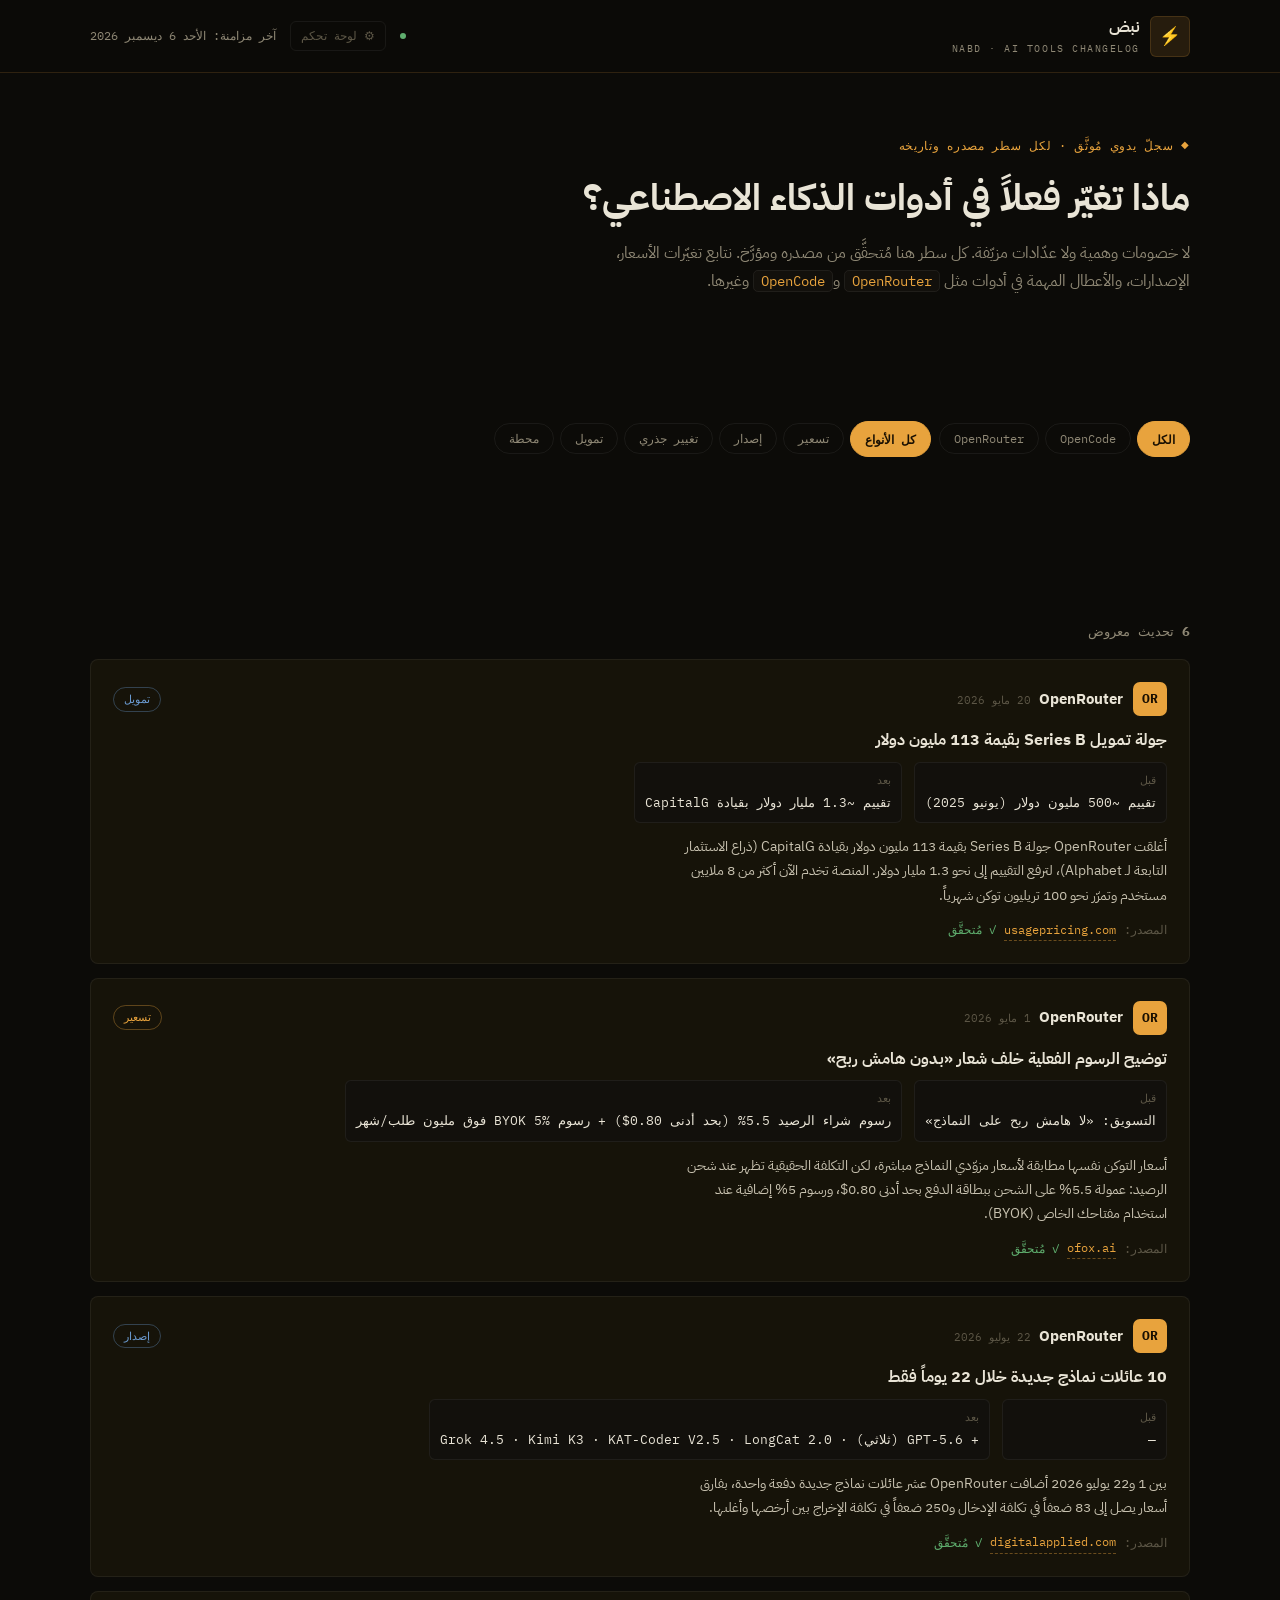
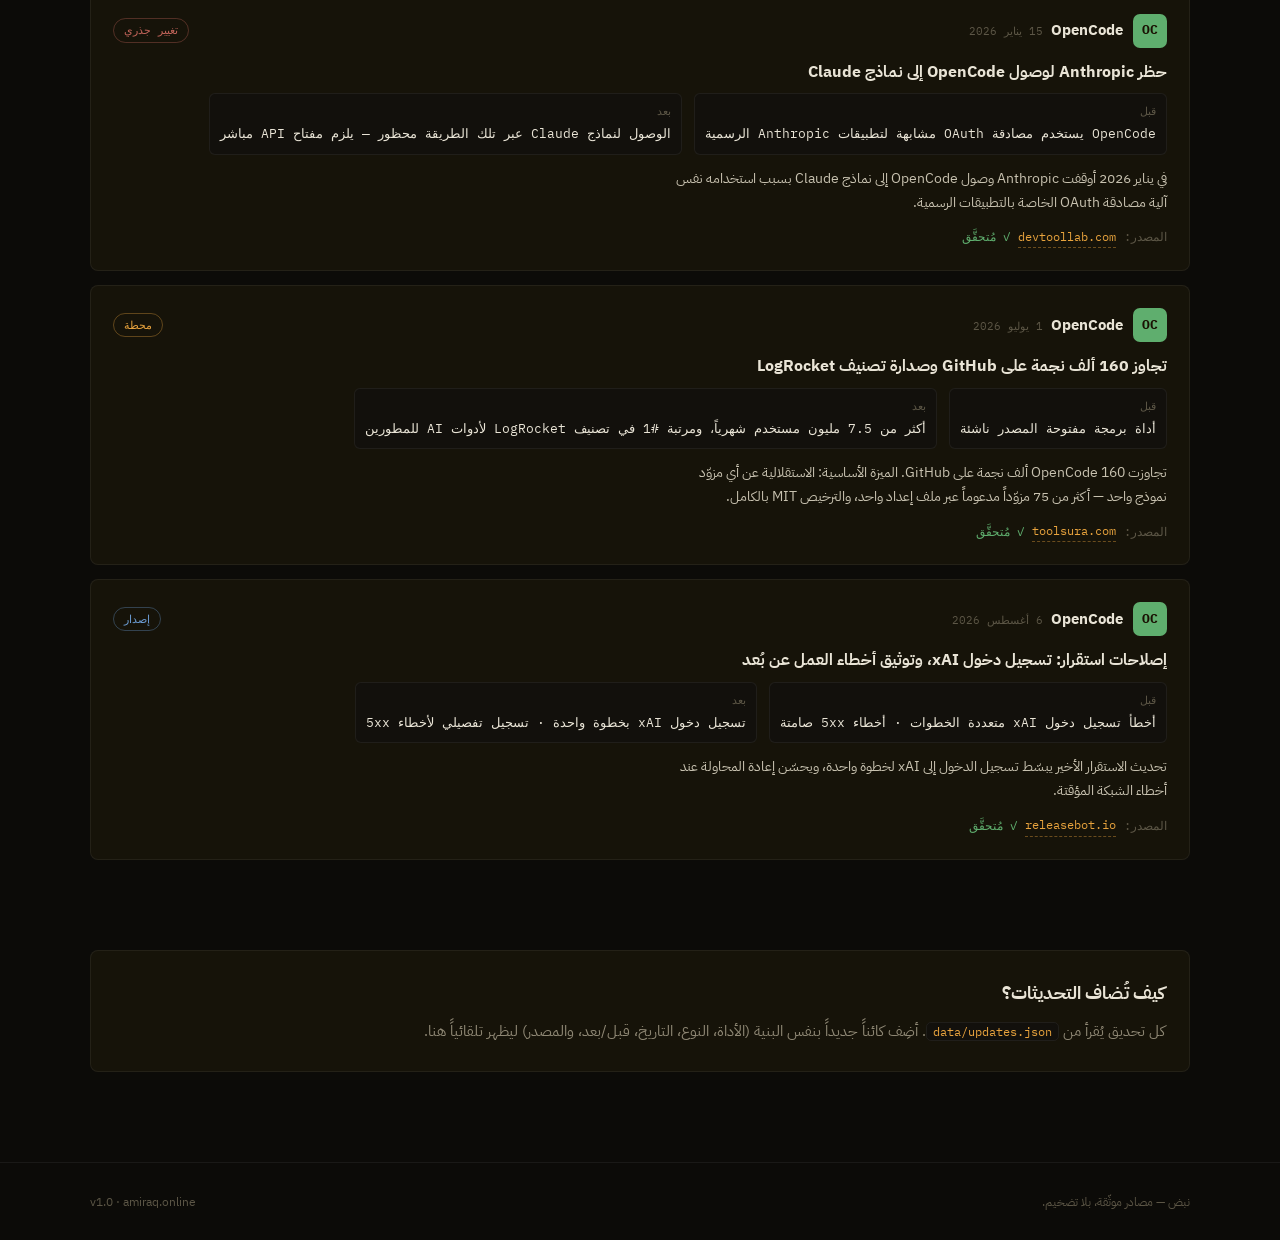
==== commit 201060e9: "Add hardened نبض admin panel + tracker link Deploy admin.html (Option A) as a separate static page: " ====
--- a/index.html
+++ b/index.html
@@ -20,6 +20,7 @@
     </a>
     <div class="topbar-meta">
       <span class="live-dot" aria-hidden="true"></span>
+      <a class="admin-link" href="/admin.html" aria-label="لوحة تحكم نبض">⚙ لوحة تحكم</a>
       <span id="lastSync">آخر مزامنة: —</span>
     </div>
   </div>
--- a/style.css
+++ b/style.css
@@ -28,6 +28,18 @@
 .topbar-meta{display:flex;align-items:center;gap:14px;font-family:var(--mono);font-size:.72rem;color:var(--muted)}
 .live-dot{width:6px;height:6px;border-radius:50%;background:var(--add);box-shadow:0 0 0 0 rgba(95,174,110,.5);animation:pulse 2s infinite}
 @keyframes pulse{0%,100%{box-shadow:0 0 0 0 rgba(95,174,110,.45)}50%{box-shadow:0 0 0 5px rgba(95,174,110,0)}}
+
+/* ===== رابط لوحة التحكم في الترويسة ===== */
+.admin-link{
+  font-family:var(--mono);font-size:.74rem;color:var(--dim);
+  border:1px solid var(--line-soft);border-radius:6px;padding:4px 10px;
+  transition:.2s;white-space:nowrap;
+}
+.admin-link:hover{
+  color:var(--amber);
+  border-color:rgba(232,163,61,.4);
+}
+
 
 /* ===== المقدمة ===== */
 .intro{padding:56px 0 32px}
